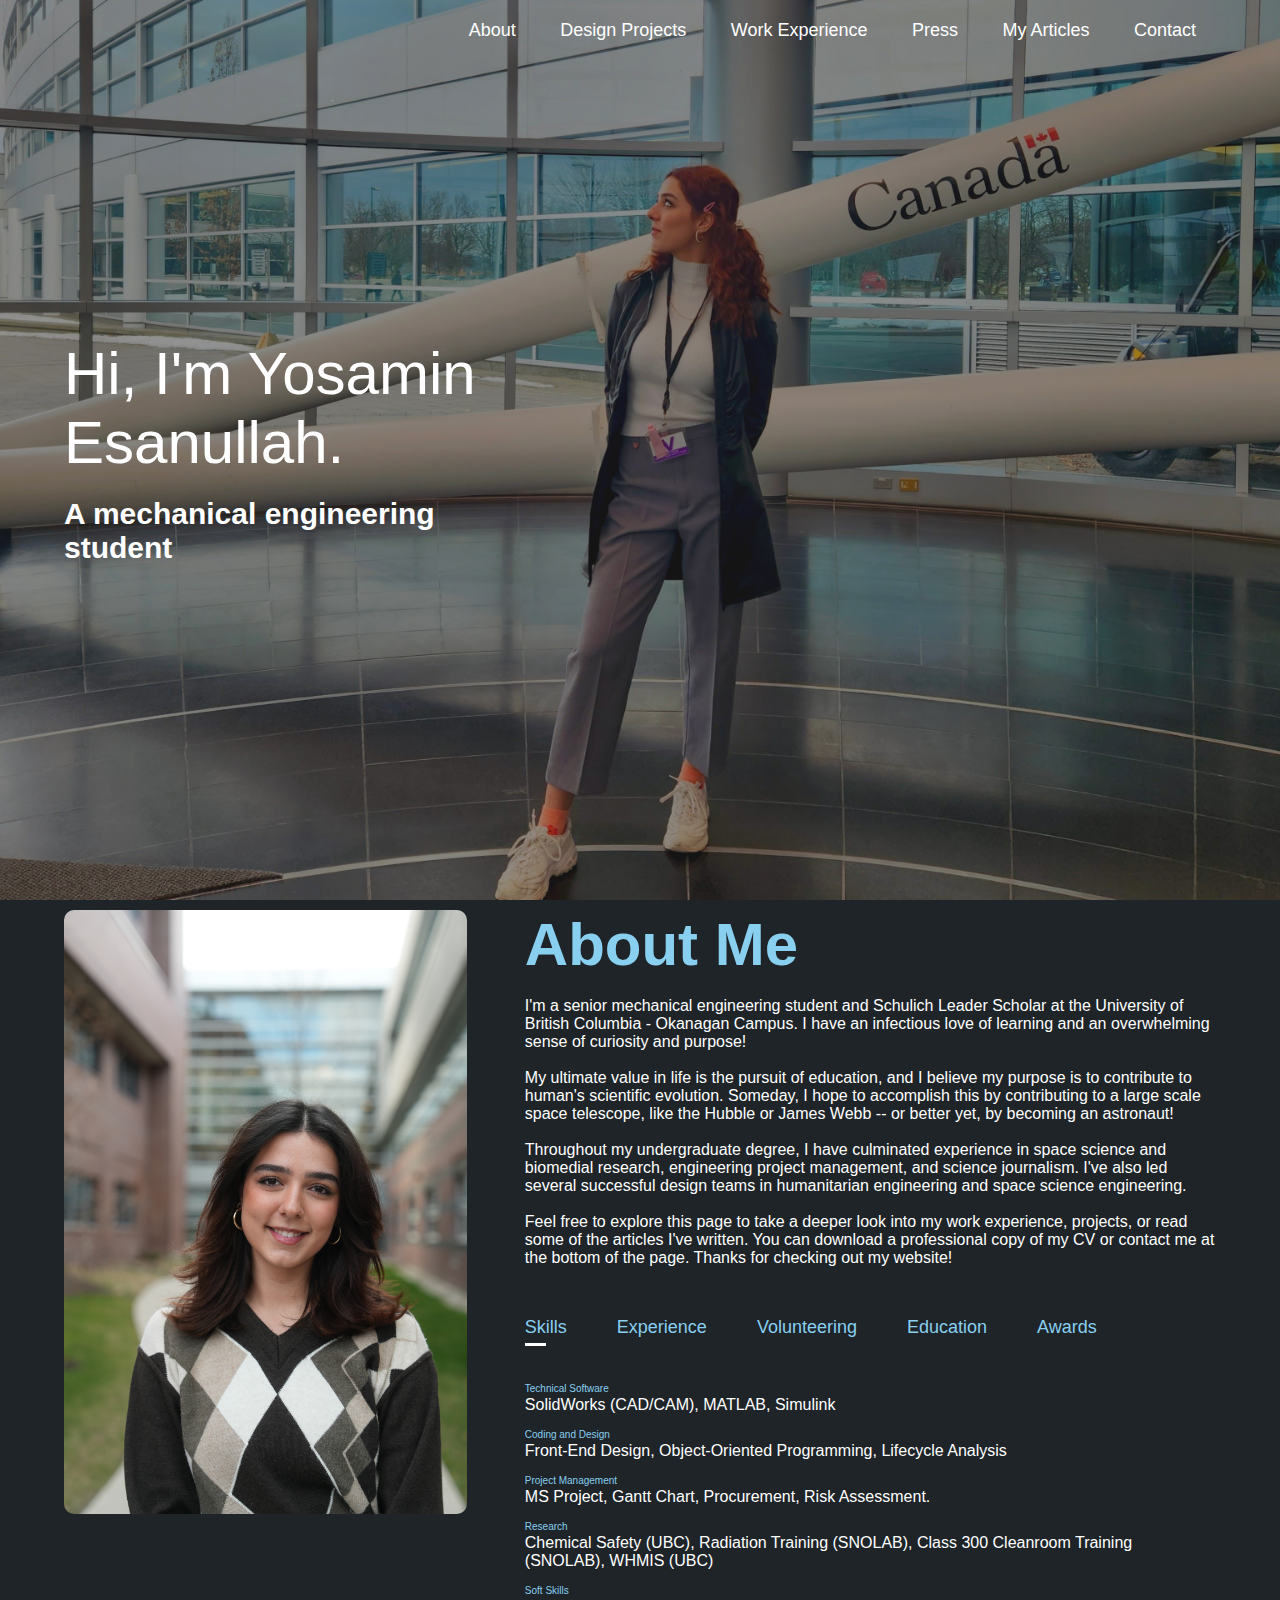
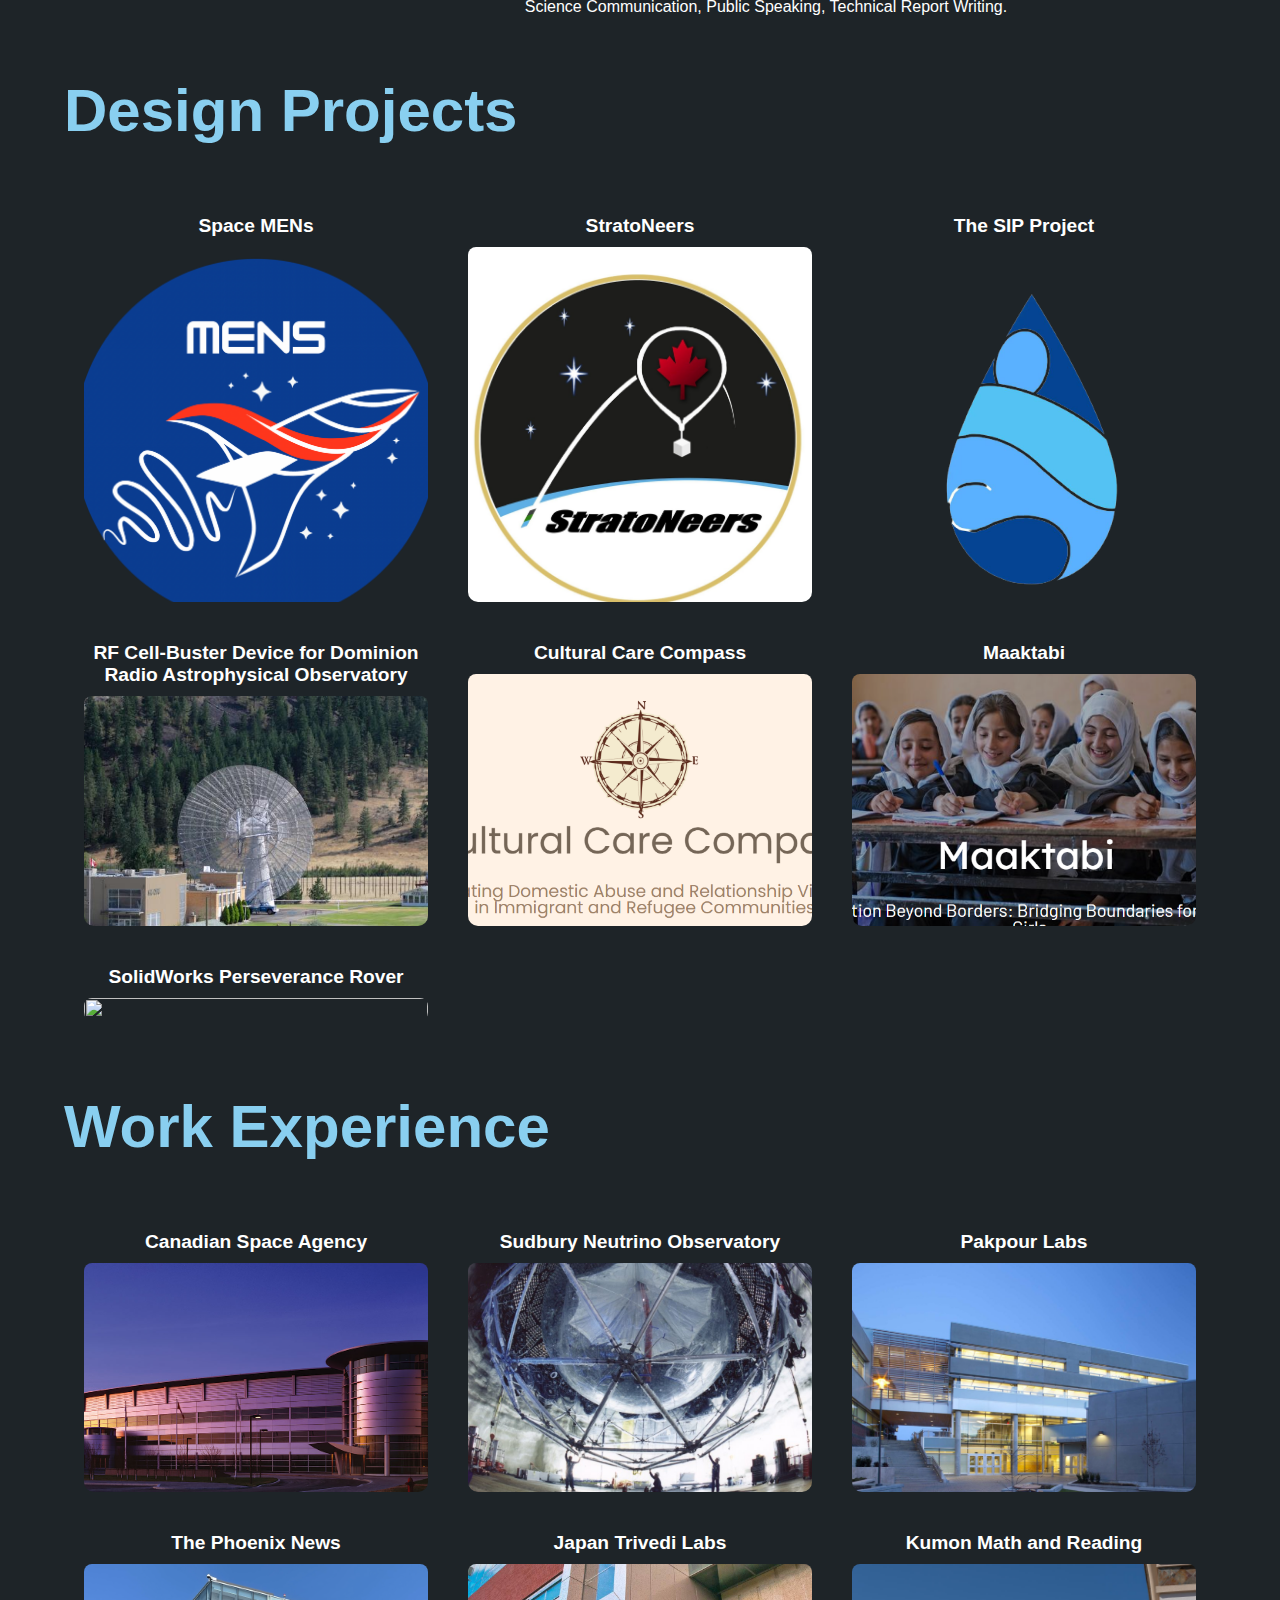
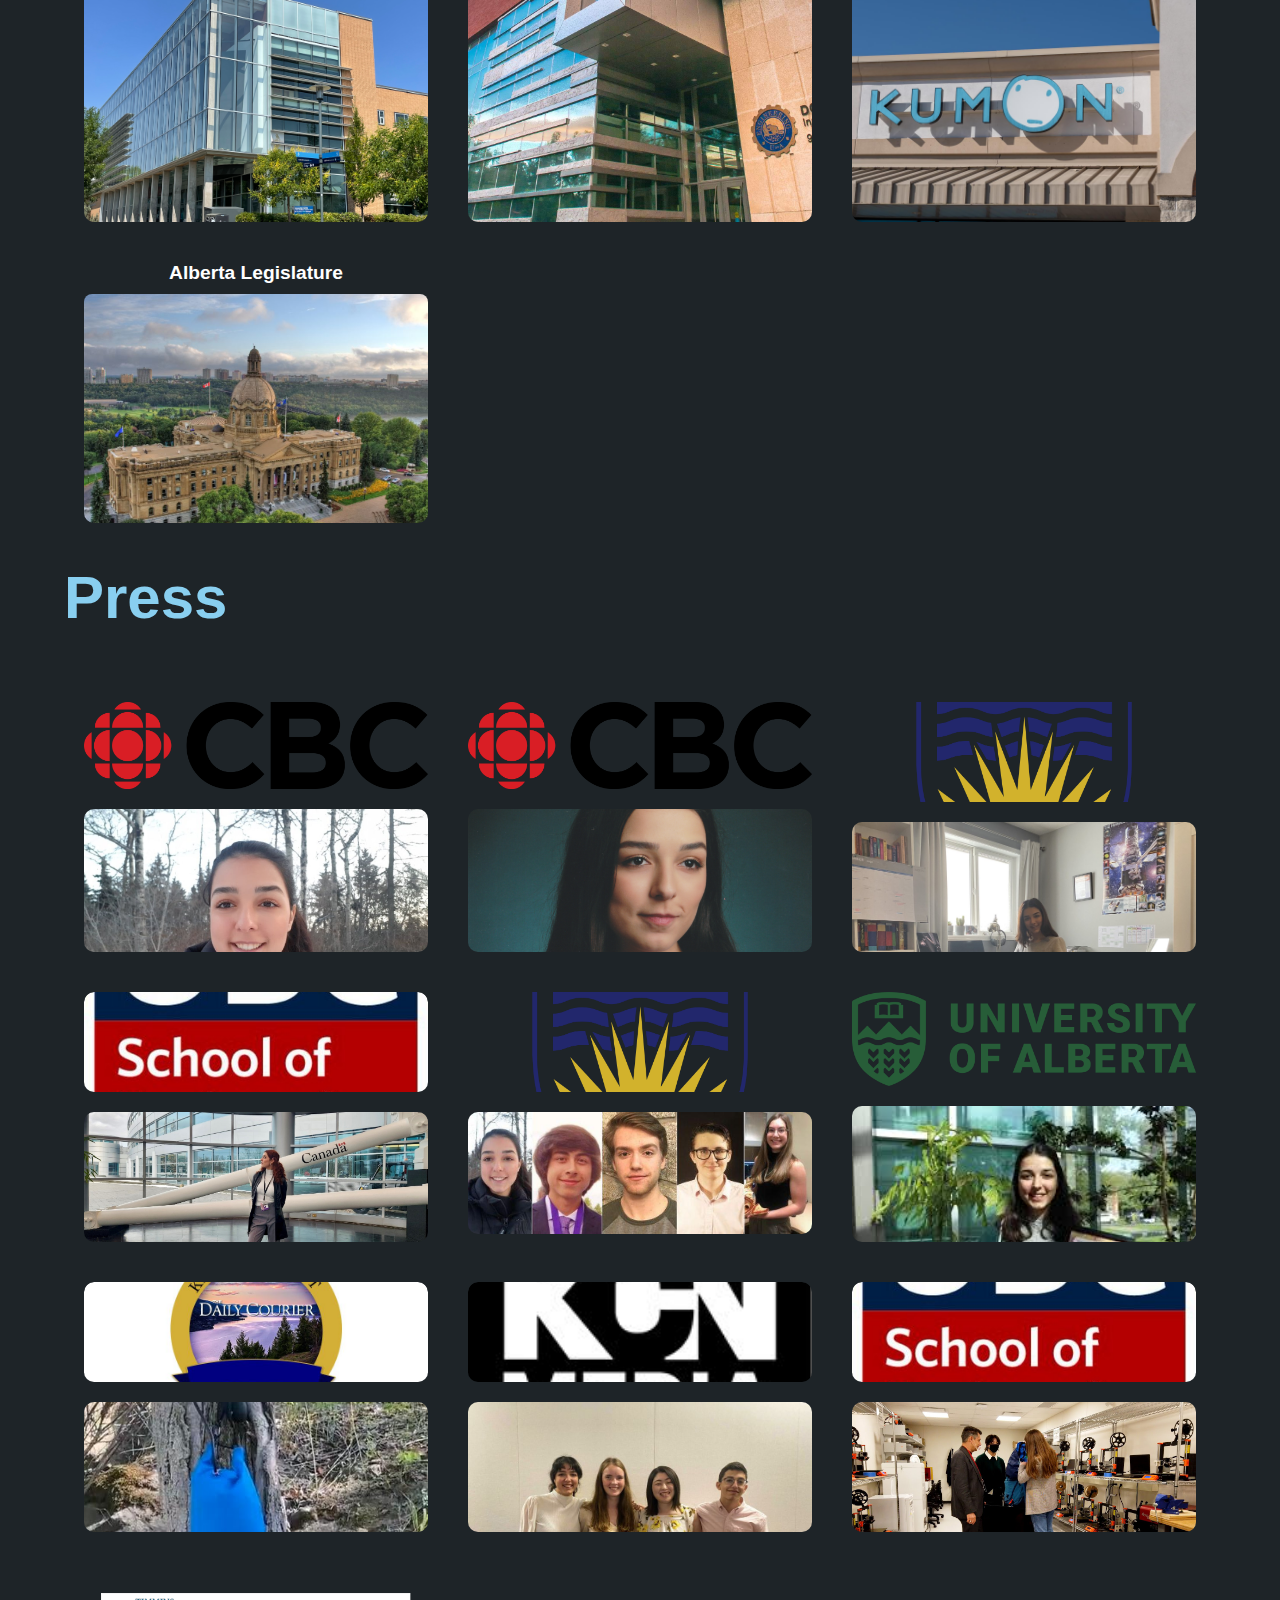
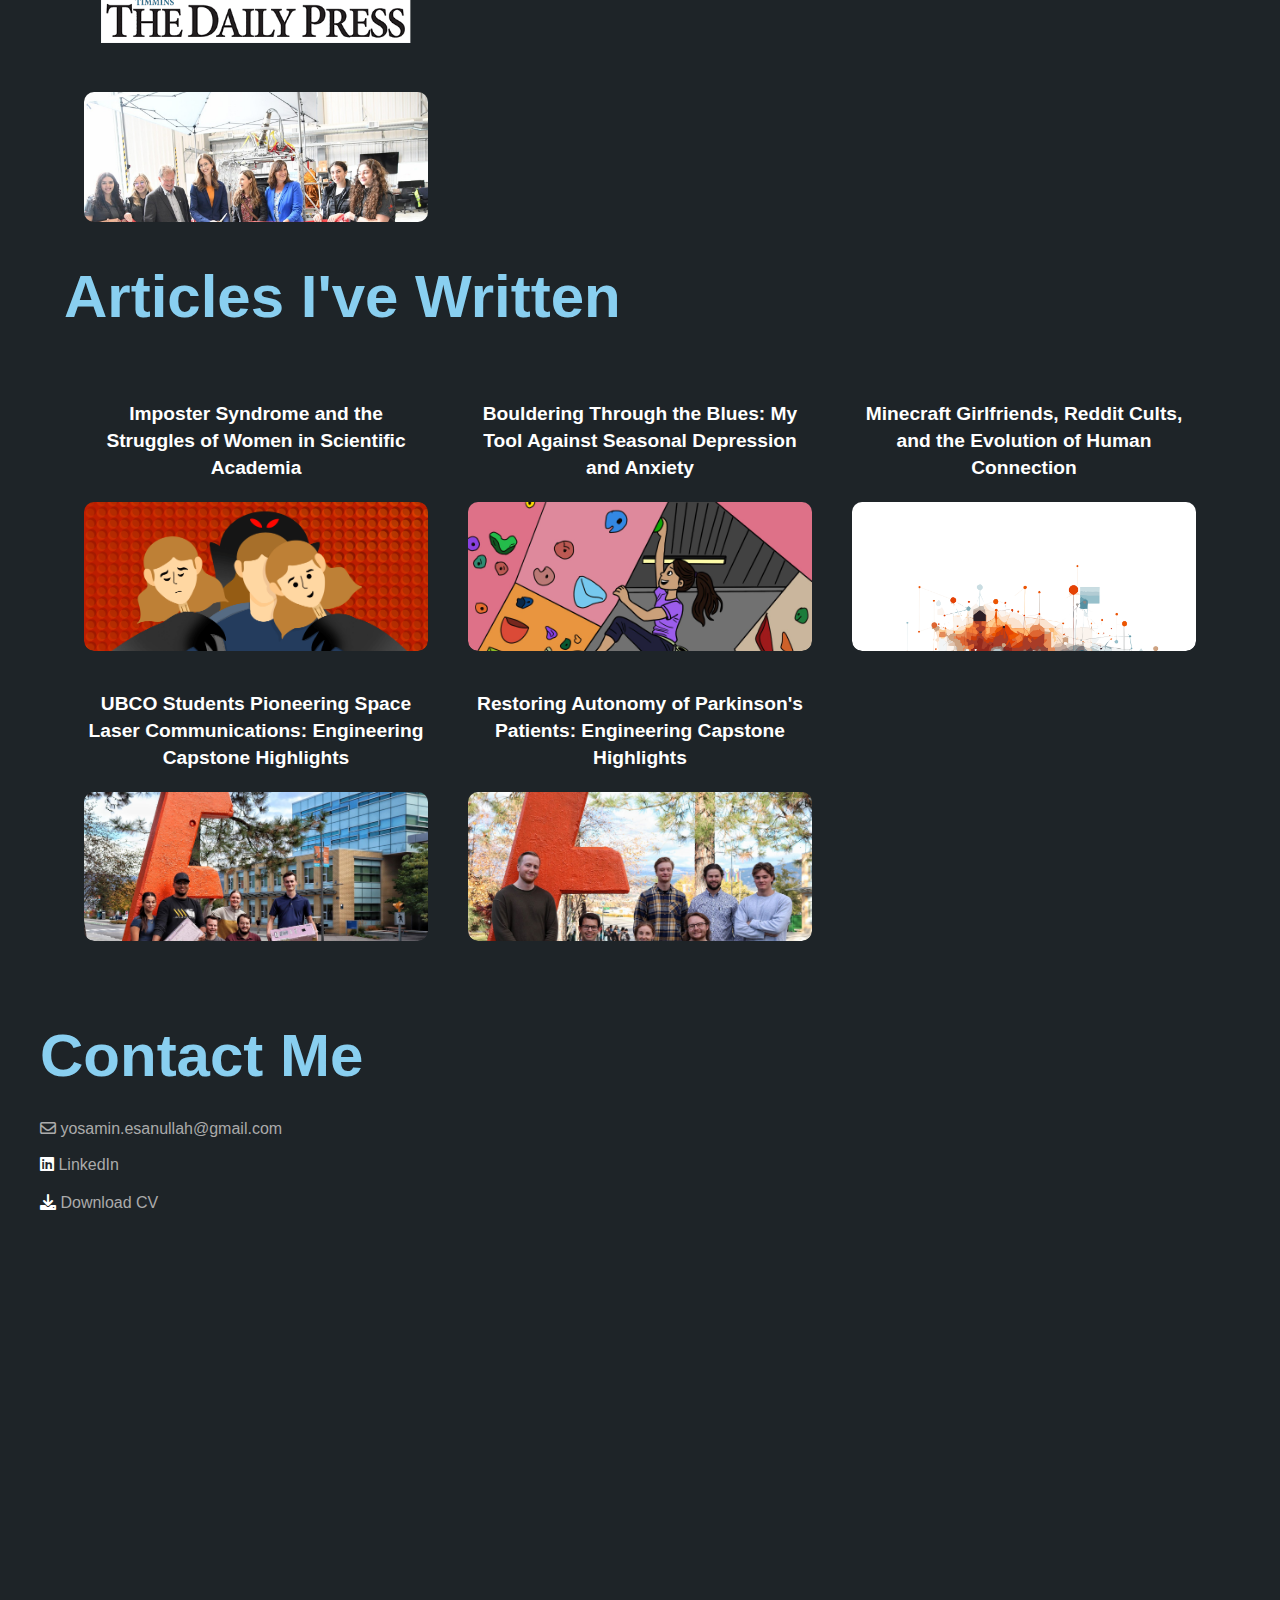
==== index.html @ 33d6dafb "Initial commit" ====
<!DOCTYPE html>
<html lang="en">
    <head>
        <meta charset="UTF-8">
        <meta http-equiv="X-UA-Compatible" content="IE=edge">
        <meta name="viewport" content=""width=device-width, initial-scale="1.0">
        <title>Yosamin Esanullah</title>
        <link rel="stylesheet" href="style.css"> 
        
            <!-- Font Awesome -->
            <link href="https://cdnjs.cloudflare.com/ajax/libs/font-awesome/6.0.0/css/all.min.css" rel="stylesheet">
        
        
    </head>
    <body>

        <div id="header">
            <div class="container">
                <nav>
                <!--<img src="images/Untitled.png" class="logo"> -->
                    <ul id="sidemenu">
                        <li><a href="#About" class"tab-links active-link"> About </a></li>
                        <li><a href="#services">Design Projects   </a></li>
                        <li><a href="#portfolio"> Work Experience</a></li>
                        <li><a href="#press">Press</a></li>
                        <li><a href="#myarticles">My Articles</a></li>
                        <li><a href="#contact">Contact   </a></li>
                        <i class="fa-solid fa-xmark" onclick="closemenu()"></i>
                    </ul>
                    <i class="fa-solid fa-bars" onclick="openmenu"></i>
                </nav>

                <div class="header-text"
                    <p> Hi, I'm  Yosamin <br> Esanullah. </p> 
                    <h2>  A mechanical engineering <br> student </h2>
                </div>
            </div>
        </div>
<!-----------------about-------------------->
<div id = "About">
    <div class="container">
        <div class="row">
            <div class="about-col-1">
                <img src="Images/Headshot.jpg">
            </div>
            <div class="about-col-2">
                <h1 class="sub-title">About Me <br></h1>
                <p>
                    <br>I'm a senior mechanical engineering student and Schulich Leader Scholar at the University of 
                    British Columbia - Okanagan Campus. I have an infectious love of learning and an overwhelming sense of curiosity
                    and purpose!  <br> <br>
                    My ultimate value in life is the pursuit of education, and I believe my purpose is to contribute to human's scientific evolution. 
                    Someday, I hope to accomplish this by contributing to a large scale space telescope, like the Hubble or James Webb -- or better yet, by becoming an astronaut!
                    <br> <br> Throughout my undergraduate degree, I have culminated experience in space science and biomedial
                    research, engineering project management, and science journalism. I've also led several successful design teams
                    in humanitarian engineering and space science engineering. <br> <br>
                    Feel free to explore this page to take a deeper look into my work experience, projects, or read some of the articles I've written. You can download 
                    a professional copy of my CV or contact me at the bottom of the page. 
                    Thanks for checking out my website!
        
                </p>

                <div class="tab-titles">
                    <p class="tab-links active-link" onclick="opentab('skills')">Skills</p>
                    <p class="tab-links" onclick="opentab('experience')">Experience</p>
                    <p class="tab-links" onclick="opentab('volunteering')"">Volunteering</p> 
                    <p class="tab-links" onclick="opentab('education')"">Education</p>  
                    <p class="tab-links" onclick="opentab('awards')"">Awards</p>                

                </div>

                <div class="tab-contents active-tab" id="skills">
                    <ul>
                        <li><span>Technical Software</span><br>SolidWorks (CAD/CAM), MATLAB, Simulink </li>
                        <li><span>Coding and Design</span><br>Front-End Design, Object-Oriented Programming, Lifecycle Analysis</li>
                        <li><span>Project Management</span><br>MS Project, Gantt Chart, Procurement, Risk Assessment. </li>
                        <li><span>Research</span><br> Chemical Safety (UBC), Radiation Training (SNOLAB), Class 300 Cleanroom Training (SNOLAB), WHMIS (UBC) </li>
                        <li><span>Soft Skills</span><br> Science Communication, Public Speaking, Technical Report Writing. </li>
                    </ul>
                </div>

            <div class="tab-contents" id="experience">
                <ul>
                    <li><span>2022 - Current</span><br> Canadian Space Agency (CSA) Engineering Project Management (2 years) </li>
                    <li><span> 2023 - Current </span><br>Phoenix News Science and Technology Writer <br> 
                    <li><span>2022</span><br> SNOLAB Student Researcher, Cryogenic Underground Testing Laboratory for Low-Range Dark Matter Particle Detection </li>
                    <li><span>2020-2022</span><br> Pakpour Labs, Biomedical Microbiome Laboratory for Airborne Microplastics Research </li>
                    <li><span>2019</span><br> Japan Trivedi Petroleum Engineering Laboratory for Surfactant Characterization Study
                    </ul>
        </div>
        <div class="tab-contents" id="volunteering">
            <ul>
                <li><span>2018-2023</span><br> TELUS World of Science, Gallery Interpreter Volunteer for Edmonton Space and Science Center</li>
                <li><span>2021</span><br> Advanced Thermo-Fluidic Laboratory (AFTL) <br> Coding 3DOF Stepper Motors for Automized Injections of Synthetic Kidneys</li>
                <li><span> 2022 </span><br> Kelowna General Hospital, Perinatal Unit Volunteer and Baby Cuddler </li>
                <li><span>2019-2020</span><br> Edmonton Food Bank Volunteer </li>
                <li><span>2017-2018</span><br> Capital Care Senior Center, Edmonton Lynnwood Location </li>
                </ul>
    </div>

        <div class="tab-contents" id="education">
            <ul>
                <li><span>2020-2025 </span><br>University of British Columbia <br> Bachelor of Applied Sciences, Mechanical Engineering, Aerospace Specialty 
                <br> <span>Schulich Leader Scholarship, CAD 100,000</span></li>
                <li><span>2020</span><br>DELF B1 French Speaking Diploma

        
            </ul>
    </div>
    <div class="tab-contents" id="awards">
        <ul>
            <li><span>2024</span><br> First Place, AI For Social Good Hackathon  </li>
            <li><span>2024</span><br> First Place, Girls in Tech (GiT) Hack-Attack Competition </li>
            <li><span> 2021 </span><br> First Place, Western Canada AquaHacking Competition </li>
            <li><span>2020</span><br> Schulich Leader Scholarship, 1 of 50 National Engineering Recipients <br>
            University of British Columbia (CAD 100,000) </li>
            <li><span>2020</span><br> Valedictorian, Jasper Place High School </li>
            <li><span>2020</span><br> Michael A. Strembitsky Award of Excellence Gold Medallion</li>
            <li><span>2020</span><br> Alberta Rutherford Scholarship </li>
            <li><span>2019</span><br> The Spirit of Dr. Armour Award, WISEST Summer Research Program <br>
            University of Alberta</li>


            </ul>
</div>

        </div>
    </div>
</div>
</div>
<!-- -----------------------projects----------------------- -->
<div id="services">
    <div class="container">
        <h1 class="sub-title">Design Projects</h1>
        <div class="services-list">

        <div class="project-item">
            <h2>Space MENs</h2>
            <!-- <a href="projects/space_mens.html"> -->
           <img src="Images/spacemens.png" class="project-image" />
           <div class = "overlay">
            <!-- <a href="projects/space_mens.html"> -->
            <p><a href="projects/space_mens.html">Droplet Dispersion Study for Menstruating Astronauts in Reduced Gravity Flight </a></p>
           </div>
        </div>

        <div class="project-item">    
            <h2>StratoNeers</h2>   
            <img src="Images/stratoneers.jpg" class="project-image"/> 
            <div class="overlay">
                <!-- <a href="projects/space_mens.html"> -->
            <p> <a href="projects/stratoneers.html">Preventing Data Damage from Ionizing Cosmic Radiation Through Hardware Mitigation Techniques </a></p>
            </div>
            </div>

        <div class="project-item">
            <h2>The SIP Project</h2>
             <img src="Images/sip.png" class="project-image" />
             <div class = "overlay">
            <p> <a href="projects/sip.html">Energy-Free gravity filtration backpack social startup for humanitarian disaster response </a> </p> 
        </div>
        </div>

        <div class="project-item">
            <h2>RF Cell-Buster Device for Dominion Radio Astrophysical Observatory</h2>
            <img src="Images/daro.jpg" class="project-image" />
            <div class = "overlay">
            <p> <a href="projects/capstone.html">Fourth-year capstone project to create mobile radio frequency detection device to prevent RF 
                interferance with sensitive telescopes.  </a></p>
        </div>
        </div>

        <div class="project-item">
            <h2>Cultural Care Compass</h2>
            <img src="Images/ccc.png" class="project-image" />
            <div class = "overlay">
            <p> <a href="projects/ccc.html">AI back-end integration software for demographic filtering for social services organizations. </a></p>
        </div>
        </div>

        <div class="project-item">
            <h2>Maaktabi</h2>
            <img src="Images/maak.png" class="project-image" />
            <div class = "overlay">
            <p> <a href="projects/maaktabi.html">Online learning platform for online learning amongst girls in Afghanistan </a> </p>
        </div>
        </div>

        <div class="project-item">
            <h2>SolidWorks Perseverance Rover </h2>
            <img src="Images/pers1.png" class="project-image">
            <div class = "layer">
           <p> <a href="projects/pers.html">Functional 3D computer model for Mars Perseverance Rover </a></p>
        </div>
        </div>
      

        </div>
    </div>


</div>


<!-- -----------------------WORK EXPERIENCE------------------------ -->
<div id="portfolio" > 
    <div class="container">
        <h1 class="sub-title">Work Experience</h1>
        <div class="work-list">
            <div class="project-item">
                <h3>Canadian Space Agency</h3>
                <img src="Images/CSA_headquarters.jpg" class="project-image">
                <div class="overlay">
                    <!-- <h3>Canadian Space Agency</h3> -->
                    <p>Engineering Intern and Deputy Project Manager </p>
                        <br> [2022 - Current]
                
                </div> 


            </div>


            <div class="project-item">
                <h3>Sudbury Neutrino Observatory</h3>
                <img src="Images/SNOLAB_headquarters.jpg" class="project-image"> 
                <div class="overlay">
                <p>Student researcher for low-mass dark matter particle detection at Cryogenic Underground Testing (CUTE) Facility </p>
                    <br> [May 2022 - Aug 2022]
                </div>
            </div>

            <div class="project-item">
                <h3> Pakpour Labs </h3>
                <img src="Images/bmr_headquarters.jpeg" class="project-image"> 
                <div class="overlay" > 
                    <p>Research assistant for airborne Microplastics Research Study </p>
                    <br> [Apr 2021 - Apr 2022]
                </div>
            </div>

            <div class="project-item">
                <h3> The Phoenix News </h3>
                <img src="Images/phoenix_headquarters.jpeg" class="project-image"> 
                <div class="overlay"> 
                    <p>Science and Technology Writer</p>
                        <br> [Mar 2023 - Current] 
                </div>
            </div>

            <div class="project-item">
                <h3> Japan Trivedi Labs </h3>
                <img src="Images/uofa_headquarters.jpeg" class="project-image"> 
                <div class="overlay">
                    <p>Student researcher for zwitterionic surfactant study </p>
                        <br> [Jun 2019 - Aug 2019]
                    
                </div>
            </div>
            <div class="project-item">
                <h3> Kumon Math and Reading </h3>
                <img src="Images/kumon_hq.jpeg" class="project-image"> 
                <div class="overlay">
                    <p> Tutor for youth aged 3-17. </p>
                    <br> [Jan 2023 - April 2023]
                </div>
            </div>

            <div class="project-item">
                <h3>Alberta Legislature</h3>
                <img src="Images/leg_headquarters.jpeg" class="project-image"> 
                <div class="overlay">
                    <p>Page and Ceremonial Support </p>
                        <br> [Sept 2015 - June 2017]
                    
                </div>
            </div>

        </div>
    </div>

</div>
<!-- -------------articles-------------- -->

<div id="press" > 
    <div class="container">
        <h1 class="sub-title">Press</h1>
        <div class="press-list">

            
            <div class="press-item">
                <div class="press-images">
                <!-- <h3> 3 Edmonton students win top scholarship for STEM studies </h3> -->
                <img src="Images/CBC_logo.png" class="logo-img">
                <img src="Images/cbc1.jpeg" class="main-img">
                </div>
                <div class="press-overlay">
                <a href="https://www.cbc.ca/news/canada/edmonton/3-edmonton-students-win-top-scholarship-for-stem-studies-1.5608842" >
                <p> 3 Edmonton students win top scholarship for STEM studies</p>
                </a>
                </div> 
            </div>

            <div class="press-item">
                <div class="press-images">
                <!-- <h3> Meet some valedictorians from the Class of 2020 </h3> -->
                <img src="Images/CBC_logo.png" class="logo-img">
                <img src="Images/Graduation Photo copy.png" class="main-img">
                </div>
                <div class="press-overlay">
                <a href="https://www.cbc.ca/news/canada/edmonton/class-of-2020-edmonton-valedictorians-1.5606563" target="_blank">
                <p>Meet some valedictorians from the Class of 2020</p>
                </a>
                </div> 
            </div>


            <div class="press-item">
                <div class="press-images">
                    <img src="Images/ubcsoe_logo.png" class="logo-img"> 
                    <img src="Images/me_1.jpeg" class="main-img">
                </div>
                <div class="press-overlay" > 
                <a href="https://engineering.ok.ubc.ca/2020/11/10/inside-first-year-first-term-with-schulich-scholar-yosamin-esanullah/" target="_blank">
                <p>Inside first year, first term with Schulich Scholar Yosamin Esanullah </p>
                </a>
                </div>
                <!-- <h3> Inside first year, first term with Schulich Scholar Yosamin Esanullah </h3> -->
                
            </div>

            <div class="press-item">
                <div class="press-images">
                <img src="Images/ubcsoe_logo.jpeg" class="logo-img">
                <img src="Images/me_2.jpeg" class="main-img">
                </div>
                <div class="press-overlay"> 
                <a href="https://engineering.ok.ubc.ca/2024/05/27/student-profile-yosamin-esanullah-basc-mechanical-third-year/">
                <p> Student Profile - Yosamin Esanullah (BASc, Mechanical, Third-Year)</p>
                </a>
                </div>
            </div>

            <div class="press-item">
                <div class="press-images">
                <img src="Images/ubcsoe_logo.png" class="logo-img">
                <img src="Images/schulichs.jpeg" class="main-img">
                </div>
                <div class="press-overlay"> 
                <a href="https://apsc.ubc.ca/news/2020/five-schulich-leaders-to-join-ubc-engineering">
                <p> Five Schulich Leaders to join UBC Engineering</p>
                </a>
                </div>
            </div>

            <div class="press-item">
                <div class="press-images">
                <!-- <h3> The Spirit of Dr. Armour Award</h3> -->
                <img src="Images/uofa_logo.png" class="logo-img" > 
                <img src="Images/me_4.jpeg" class="main-img">
                </div>
                <div class="press-overlay">
                <a href="https://www.ualberta.ca/en/women-in-scholarship-engineering-science-technology/about/spirit-of-dr-armour-award.html">
                <p> The Spirit of Dr. Armour Award</p>
                </a>
                </div>
            </div>

            <div class="press-item">
                <div class="press-images">
                <!-- <h3> Kelowna students' backpack-sized water filtration unit wins $20K prize </h3> -->
                <img src="Images/tdc_logo.jpeg" class="logo-img">
                <img src="Images/kdc_pic.jpg" class="main-img"> 
                </div>
                <div class="press-overlay" >
                    
                <a href="https://www.kelownadailycourier.ca/news/article_d15e688e-1684-11ec-9f42-53d83cba9e43.html">
                <p> Kelowna students' backpack-sized water filtration unit wins $20K prize </p>
                </a>
                </div>
            </div>

            <div class="press-item">
                <div class="press-images">
                <!-- <h3>Kelowna presence among Aquahacking Challenge finalists</h3> -->
                <img src="Images/kcn_logo.jpeg"  class="logo-img">
                <img src="Images/teamsip.jpeg" class="main-img">
                </div>
                <div class="press-overlay"">
                    <a href="https://www.google.com/search?client=safari&rls=en&q=elowna+presence+among+Aquahacking+Challenge+finalis&ie=UTF-8&oe=UTF-8">
                    <p> Kelowna presence among Aquahacking Challenge finalists</p>     
                    </a>               
                </div>
            </div>

            <div class="press-item">
                <div class="press-images">
                <!-- <h3>IEI Fund Recipient Team SIP</h3> -->
                <img src="Images/ubcsoe_logo.jpeg" class="logo-img">
                <img src="Images/maxresdefault.jpeg" class="main-img">
                </div> 
                <div class="press-overlay">
                    <a href="https://www.google.com/url?sa=t&source=web&rct=j&opi=89978449&url=https://www.youtube.com/watch%3Fv%3Dq0MQjiFanLI&ved=2ahUKEwihrNrevemJAxUCHzQIHb25IIcQtwJ6BAgPEAI&usg=AOvVaw3Dki70mHRypDs1MQ9TNwmy">
                    <p>IEI Fund Recipient Team SIP</p>
                    </a>
                </div>
            </div>

            <div class="press-item">
                <div class="press-images">
                <!-- <h3>New payload integration hall officially opens at stratospheric balloon base</h3> -->
                <img src="Images/timmins_logo.png" class="logo-img">
                <img src="Images/timmins.jpeg" class =main-img>
                </div>
                <div class="press-overlay">
                    <p>New payload integration hall officially opens at stratospheric balloon base</p>                    
                </div>
            </div>

        </div>
    </div>

</div>

<!-- ----------------articles I've written---------------- -->
<div id="myarticles">
    <div class="container">
        <h1 class="sub-title"> Articles I've Written</h1>
        <div class="press-list">

            <div class="project-item">
                <div class="press-item">
                    <h2> Imposter Syndrome and the Struggles of Women in Scientific Academia</h1>
                    <img src="Images/imposter.png">
                    <div class="press-overlay">
                        <a href="https://www.thephoenixnews.com/posts/imposter-syndrome-and-the-struggles-of-women-in-scientific-academia">
                            <p>
                                I explore how long-standing systemic inequalities contribute to shaping the expectations 
                                that women face in male-dominated fields, with anonymous student submissions from my university.
                            </p>
                        </a>
                    </div>
                </div>
            </div>

            <div class="project-item">
                <div class="press-item">
                    <h2> Bouldering Through the Blues: My Tool Against Seasonal Depression and Anxiety </h1>
                    <img src="Images/climbing.jpeg">
                    <div class="press-overlay">
                        <a href="https://www.thephoenixnews.com/posts/bouldering-through-the-blues-my-tool-against-seasonal-depression-and-anxiety">
                            <p>
                                This past year, I've found climbing to be a great tool to manage my stress. After doing some research, 
                                I found out that it was due to the power of setting small, achievable goals, building mental stamina, and socialization
                                 through climbing. 
                            </p>
                        </a>
                    </div>
                </div>
            </div>

            <div class="project-item">
                <div class="press-item">
                    <h2> Minecraft Girlfriends, Reddit Cults, and the Evolution of Human Connection </h1>
                    <img src="Images/minecraft.png">
                    <div class="press-overlay">
                        <a href="https://www.thephoenixnews.com/posts/minecraft-girlfriends-reddit-cults-and-the-evolution-of-human-connection">
                            <p>
                                This article explores some thoughts I've had about how the evolutionary social behaviors humans 
                                have developed translate into the age of the Internet. It discusses physical and digital ostracism, digital romance, and 
                                extremism bred online. 
                            </p>
                        </a>
                    </div>
                </div>
            </div>

            <div class="project-item">
                <div class="press-item">
                    <h2> UBCO Students Pioneering Space Laser Communications: Engineering Capstone Highlights </h1>
                    <img src="Images/capstone1.jpeg">
                    
                    <div class="press-overlay">
                        <a href="https://www.thephoenixnews.com/posts/ubco-students-pioneering-space-laser-communications-engineering-capstone-highlights">
                            <p>
                                This is the first article of a multi-part series where I highlight my peers' in their capstone projects! This project in particular
                                 was born from StratoNeers, a design group I started and captained in my second year. 
                            </p>
                        </a>
                    </div>
                </div>
            </div>

            <div class="project-item">
                <div class="press-item">
                    <h2> Restoring Autonomy of Parkinson's Patients: Engineering Capstone Highlights </h1>
                    <img src="Images/capstone2.jpeg">
                    <div class="press-overlay">
                        <a href="https://www.thephoenixnews.com/posts/restoring-autonomy-of-parkinsons-patients-engineering-capstone-highlights">
                            <p>
                                This is the second article of a multi-part series where I highlight interesting research done by my peers in their capstone projects. This team 
                                is developing an attenuator to monitor the progress of Parkinson's tremors. 
                            </p>
                        </a>
                    </div>
                </div>
            </div>

        </div>

    </div>

</div>


<!-- -------------------contact--------------- -->
<div id="contact">
        <div class="contain">
            <div class="row">
                <div class="contact-left">
                    <h1 class="sub-title"> Contact Me </h1>
                    <!-- <i class="fa-regular fa-envelope"></i> -->
                    <p><a href="mailto:yosamin.esanullah@gmail.com"> <i class="fa-regular fa-envelope"></i> yosamin.esanullah@gmail.com</a></p> <br>

                    <!-- <p>                     <i class="fa-regular fa-envelope"></i> -->
                        <!-- yosamin.esanullah@gmail.com </p>  <br> -->
                    <i class="fa-brands fa-linkedin"></i>
                   <a href="https://www.linkedin.com/in/yosamin-esanullah-536ba01a8/">LinkedIn </a> <br>
                   <i class="fa-solid fa-download"></i>
                    <a href="Images/Yosamin-Esanullah-CV.pdf" download class="btn btn2">Download CV</a>
                    </div>
                <div class="contact-right">
                    <div id="contact">
                        <div class="container">
                            <!-- <h1 class="sub-title"> Contact Me</h1> -->
                            <iframe src="https://docs.google.com/forms/d/e/1FAIpQLScBuxx1CrymEjDxE2n2i7NMnnY0hpjxOV6OmIDnXg7upUbxOQ/viewform?embedded=true" 
                            width="100%" 
                            height="600" 
                            frameborder="0" 
                            marginheight="0" 
                            marginwidth="0">Loading…</iframe>  
                        </div>
                    </div>
                    <!-- <form name="submit-to-google-sheet">
                        <label for="name">Your Name</label>
                        <input type="text" id="name" name="name" placeholder="Your Name" required>

                        <label for="email">Your Email</label>
                        <input type="email" id="email" name="email" placeholder="Your Email" required>

                        <label for="message">Your Message</label>
                        <textarea id="message" name="message" rows="6" placeholder="Your Message"></textarea>
                        <button type="submit" class="btn btn2"> Submit </button>
                    </form> -->
                    <span id="msg"></span>
                </div>
            </div>
        </div>


</div>


<script>
    var tablinks = document.getElementsByClassName("tab-links"); 
    var tabcontents = document.getElementsByClassName("tab-contents"); 
    function opentab(tabname){
        for(tablink of tablinks){ 
            tablink.classList.remove("active-link");
        }
        for(tabcontent of tabcontents){ 
            tabcontent.classList.remove("active-tab");
        }
        event.currentTarget.classList.add("active-link"); 
        document.getElementById(tabname).classList.add("active-tab"); 
    }

</script>

<script>

    var sidemenu = document.getElementbyId("sidemenu")

    function openmenu()  { 
        sidemenu.style.right = "0"; 

    }

    function closemenu() { 
        sidemenu.style.right = "-200px"; 

    }

</script>

<script>
    const scriptURL = "https://script.google.com/macros/s/AKfycbzdsvQy4FmxJrgR1M7k4tqZuDhPnllJQLNnUbk0G3ZmaTdM8EPkzQv7XPmtiYTHcgjd/exec"
    const form = document.forms['submit-to-google-sheet']
    const msg= document.getElementbyId("msg")
  
    form.addEventListener('submit', e => {
      e.preventDefault()
      fetch(scriptURL, { method: 'POST', body: new FormData(form)})
        .then(response => { 
            msg.innerHTML = "Message sent successfully";
            setTimeout(() => (msg.innerHTML = ""), 5000);
      form.reset();
        })
        .catch(error => console.error('Error!', error.message);
        msg.innerHTML = "An error occurred. Please try again.";
    });
  </script>

    </body>

</html>
---- style.css ----
*{ 
    margin: 0; 
    padding: 0; 
    /* font-family:'Andale mono', monospace;  */
    font-family: 'Trebuchet MS', 'Lucida Sans Unicode', 'Lucida Grande', 'Lucida Sans', Arial, sans-serif;
    box-sizing: border-box;
}

html{ 
    scroll-behavior: smooth; 
}

body{ 
    background: #1e2428 ; 
    color: #fff;
}

#header{ 
    width: 100%; 
    height: 100vh; 
    background-image: url("Images/background.png"); 
    background-size: cover; 
    background-position: center; 
}

.container{
    padding: 10px 5%; 

}

nav{
    display: flex;
    align-items: normal; 
    justify-content: right; 
    flex-wrap: wrap; 
}

.logo{ 
    width: 200px; 
}

nav ul li{ 
    display: inline-block; 
    list-style: none; 
    margin: 10px 20px; 
}

nav ul li a{ 
    color: #fff; 
    text-decoration: none; 
    font-size: 18px; 
    position: relative; 
}

nav ul li a::after{ 
    content: ''; 
    width: 0; 
    height: 3px; 
    background: #89cff0;
    position: absolute; 
    left: 0; 
    bottom: -6px; 
    transition: 0.5s; 
}

nav ul li a:hover::after{ 
    width: 100%;
}

.header-text { 
    margin-top: 25%; 
    font-size: 60px;
     
}

.header-text span{ 
    color: #89cff0;
}
.header-text h2{ 
    font-size: 30px; 
margin-top: 20px; 
}

/* ----------------about-------- */
#about{ 
    padding: 90px 0; 
    color: #ababab; 
     

}

.row{ 
    display: flex; 
    justify-content: space-between; 
    flex-wrap: wrap; 
}

.about-col-1{
    flex-basis: 35%; 

}
.about-col-1 img{ 
    width: 100%; 
    border-radius:10px;
}

.about-col-2{ 
    flex-basis: 60%; 

}

.sub-title{
    font-size: 60px; 
    font-weight: 600; 
    color: #89cff0; 
}

.tab-titles{ 
    display: flex; 
    margin: 50px 0 40px;
    padding: 0px; 
    color: #89cff0;
}

.tab-links{ 
    margin-right: 50px; 
    font-size: 18px; 
    font-weight: 500; 
    cursor: pointer; 
    position: relative; 
}

.tab-links::after{ 
    content: '' ; 
    width: 0; 
    height: 3px; 
    background: #fff; 
    position: absolute; 
    left: 0; 
    bottom: -8px; 
    transition: 0.5s; 
}

.tab-links.active-link::after{ 
    width: 50%; 
}

.tab-contents ul li{
    list-style: none; 
    margin: 10px 0; 


}

.tab-contents ul li span{ 
    color: #89cff0; 
    font-size: 10px; 
}

.tab-contents{ 
    display: none; 
}

.tab-contents.active-tab{
    display: block; 
}
/* -------------------technical projects---------------- */

#services{ 
    padding: 30px 0; 
 
}

.services-list{ 
    display: grid; 
    grid-template-columns: repeat(auto-fit, minmax(250px, 1fr));
    grid-gap: 40px; 
    margin-top: 50px;
    padding: 20px;  
}

.services-list div{ 
    transition: background 0.5s, transform 0.5s;
}

.services-list div:hover { 
    transform: translateY(-10px); 
}

.project-item { 
    position: relative; 
    overflow: hidden; 
    border-radius: 10px; 
    width: 100%; 
    cursor: pointer; 
    box-sizing: border-box;
}

.project-item h2 {
    position: relative; 
    margin-bottom: 10px; 
    text-align: center; 
    font-size: 1.2rem; 
    color: #fff; 
    z-index: 2; 
}

.project-image { 
    width: 100%;
    height: 100%; 
    object-fit: contain; 
    display: block; 
    transition: transform 0.5s ease-in-out; 
    border-radius: 10px; 

}

a {
    color: inherit; /* This will inherit the color of the parent element */
    text-decoration: none; /* Removes underline if desired */
}

a:visited {
    color: inherit; /* Ensures visited links have the same color */
}

a:hover {
    color: #89cff0; /* Optional: Add hover color for better user experience */
    /* text-decoration: underline; Optional: Add underline on hover */
}




.project-image, .overlay { 
    border-radius: 10px; 
}

.overlay { 
    position: absolute; 
    top: 0; 
    left: 0; 
    width: 100%; 
    height: 100%; 
    background-color: rgba(0,0,0,0.8); 
    display: flex; 
    flex-direction: column;
    align-items: center;
    justify-content: flex-start;
    padding: 20px; 
    box-sizing: border-box;
    border-radius: 10px;
    opacity: 0; 
    transition: opacity 0.5s ease-in-out; 
    overflow-y: auto; 
    scrollbar-width: thin; 
    z-index: 1; 

}

.overlay h2, .overlay p { 
    color: white; 
    text-align: center; 
    margin: 10px 0;
    word-wrap: break-word; 
}
.overlay h2 { 
    font-size: 1.5rem; 
    font-weight: bold; 
}

.overlay p { 
    font-size: 1rem; 
    line-height: 1.5; 

}

.project-item:hover .project-image { 
    transform: scale(1.1); 
    transition: background 0.5s, transform 0.5s;
    transform: translateY(-10px); 

}


.project-item:hover .overlay { 
    opacity: 1; 
    display: flex; 
    justify-content: center; 
    align-items: center; 
    transform: translateY(0px); 

}

.project item, .overlay, .project-image { 
    box-sizing: border-box;
}


/* ---------work experience--------- */


/* Keep in mind that the class names for some sections are the same, so it will 
automatically adjust the features under #services as it does for #portfolio. 
I am lazy so I won't fix that.  */

#portfolio{ 
    padding: 50px, 0; 
}

.work-list{ 
    display: grid; 
    grid-template-columns: repeat(auto-fit, minmax(250px, 1fr));
    grid-gap: 40px; 
    margin-top: 50px;
    padding: 20px;  
}

.work-list div{ 
    transition: background 0.5s, transform 0.5s;
}

.work-list div:hover { 
    transform: translateY(-10px); 
}

.project-item { 
    position: relative; 
    overflow: hidden; 
    border-radius: 10px; 
    width: 100%; 
    height: auto; 
    cursor: pointer; 
    box-sizing: border-box;
}

.project-item h3 { 
    position: relative; 
    margin-bottom: 10px; 
    text-align: center; 
    font-size: 1.2rem; 
    z-index: 2;
    color: #fff; 
}

.project-image { 
    width: 100%;
    height: 100%; 
    object-fit: cover; 
    display: block; 
    transition: transform 0.5s ease-in-out; 
    border-radius: 8px; 

}

.overlay { 
    position: absolute; 
    top: 0; 
    left: 0; 
    width: 100%; 
    height: 100%; 
    /* background: linear-gradient(rgba(0,0,0,0.5), #1e2428;  */
    background-color: rgba(0,0,0,0.8); 
    display: flex; 
    flex-direction: column;
    align-items: center;
    justify-content: flex-start;
    padding: 20px; 
    box-sizing: border-box;
    opacity: 0; 
    transition: opacity 0.5s ease-in-out; 
    overflow-y: auto; 
    scrollbar-width: thin; 
    z-index: 1; 

}

.overlay h2, .overlay p { 
    color: white; 
    text-align: center; 
    margin: 10px 0;
    word-wrap: break-word; 
}
.overlay h2 { 
    font-size: 1.5rem; 
    font-weight: bold; 
}

.overlay p { 
    font-size: 1rem; 
    line-height: 1.5; 

}

.project-item:hover .project-image { 
    transform: scale(1.1) translateY(-10px); 
    transition: background 0.5s, transform 0.5s;
    /* transform: translateY(-10px);  */

}


.project-item:hover .overlay { 
    opacity: 1; 
    display: flex; 
    justify-content: center; 
    align-items: center; 
    transform: translateY(0px); 

}

.layer { 
    width: 100%; 
    height: 0; 
    background: linear-gradient(rgba(0,0,0,0.5), #1e2428); 
    border-radius: 10px;
    position: absolute; 
    left: 0; 
    bottom: 0; 
    overflow: hidden; 
    display: flex;
    align-items: center; 
    justify-content: center;
    flex-direction: column;
    padding: 0 40px; 
    text-align: center; 
    font-size: 14px;
    transition: height 0.5s;
}

.project-item:hover .layer{ 
    height: 100%;
    transform: translateY(0px); 
}

.layer p { 
    font-size: 1rem; 
    line-height: 1.5; 

}

/* -----------press----------- */
#articles {
    padding: 50px 20px; 
    background: #1e2428; 
    color: #fff;}

.press-list { 
    display: grid; 
    grid-template-columns: repeat(auto-fit, minmax(250px, 1fr)); 
    gap: 40px; 
    margin-top: 50px; 
    padding: 20px; 
}

.press-item { 
    position: relative; 
    overflow: hidden; 
    border-radius: 10px; 
    transition: transform 0.3s ease-in-out; 
    cursor: pointer; 
    box-sizing: border-box;
    height: 250px;

}

.press-item img{ 
    width: 100%; 
    height: auto; 
    object-fit: cover;
    border-radius: 10px;
    margin-bottom: 10px;
    display: block;
    transition: transform 0.5s ease-in-out;

}

.press-item h2 { 
    position: relative; 
    z-index: 2; 
    margin-bottom: 20px; 
    text-align: center; 
    line-height: 1.4;
}

.press-item:hover img{ 
    transform: scale(1.1); 
}

.press-images { 
    display: flex;
    flex-direction: column; /* Stack the images vertically */
    align-items: center;
    gap: 10px; /* Add some spacing between the images */
    border-radius: 10px;
    box-sizing: border-box;
}

.logo-img { 
    width: 50%; /* Smaller size for the logo */
    max-height: 100px; /* Limit the height of the logo */
    object-fit: contain; /* Ensure the logo fits well without cropping */
    border-radius: 5px; /* Optional: add rounded corners */
}

.main-img {
    width: 100%; /* Take up the full width of the container */
    max-height: 250px; /* Limit the height */
    object-fit: cover; /* Adjust the image to fit the container */
    border-radius: 10px; /* Optional: add rounded corners */
}

.press-item a { 
    text-decoration: none; 
    color: inherit; 
    display: block; 
}


.press-overlay { 
    position: absolute; 
    top: 0; 
    left: 0; 
    width: 100%; 
    height: 100%; 
    background: rgba(0,0,0,0.7); 
    display: flex; 
    flex-direction: column; 
    align-items: center; 
    justify-content: flex-end; 
    opacity: 0; 
    transition: opacity 0.3s ease-in-out; 
    padding: 20px; 
    text-align: center; 
    border-radius: 10px;
    z-index: 1;
}

.press-item:hover .press-overlay { 
    opacity: 1; 
}

.press-overlay h3 { 
    font-size: 1.2rem; 
    margin-bottom: 10px; 
    color: #fff; 
}

.press-overlay p{ 
    font-size: 0.9rem; 
    line-height: 1.4; 
    color: #fff; 
}

.press-item img { 
    border-radius: 10px;
}

/* -------contact----------- */

#contact { 
    background: #1e2428; 
    padding: 50px 20px; 
    color: #fff; 
}

.contain { 
    max-width: 1200px; 
    margin: auto; 
}

.row { 
    display: flex; 
    flex-wrap: wrap; 
    justify-content: space-between; 
    align-items:flex-start;
    gap: 20px; 
}

.contact-left{ 
    /* flex-basis: 35%; */
    flex: 1; 
    max-width: 40%;
}

.contact-right{
    flex: 1; 
    /* flex-basis: 60%; */
    max-width: 55%;
    /* margin-bottom: 20px;  */
    margin-top: -30px;
}

.contact-left p{ 
    margin-top: 30px; 
    color: #ababab; 

}


.contact-left a{ 
    text-decoration: none; 
    font-size: 1rem; 
    margin-bottom: 20px;
    color: #ababab;
    display: inline-block; 
    transition: transform 0.3s, color 0.3s;  
}

.contact-left a:last-child { 
    margin-bottom:0; 
}
.contact-left a:hover{
    color: #fff; 
    transform: translateY(-5px);
}

/* .btn.btn2{
    display: inline-block; 
    background: #ff004f; 
} */

.contact-right form{ 
    width: 100%; 
}

.contact-right form{ 
    display: flex; 
    flex-direction: column; 
    gap: 15px; 
}

form label { 
    font-size: 1rem; 
    margin-bottom: 5px; 
    color: #ababab; 
}


form input, form textarea{ 
    width: 100%; 
    border: 1px solid#444; 
    background: #262626; 
    padding: 15px; 
    color: #fff; 
    font-size: 1rem; 
    border-radius: 6px; 
    transition: border-color 0.3s, box-shadow 0.3s; 

}
form input:focus,
form textarea:focus { 
    border-color: #fff; 
    box-shadow: 0 0 5px rgba(255, 0, 79, 0.5); 
}

form button { 
    display: inline-block; 
    background: #262626; 
    color: #fff; 
    padding: 12px 20px; 
    font-size: 1rem; 
    border: none; 
    border-radius: 6px; 
    cursor: pointer; 
    transition: background 0.3s;
}

form button:hover { 
    background: #1e2428; 
}

@media (max-width: 768px) { 
    .row { 
        flex-direction: column;
    }
    .contact-left, .contact-right { 
        flex-basis: 100%; 
    }
}


/* --------------css for small screen------------- */
nav .fa-solid { 
    display: none; 
}

@media only screen and (max-width: 600px) { 
    .header-text{ 
        margin-top: 100%; 
        font-size: 16px; 
    }

    .header-text h1{ 
        font-size: 30px; 
    }

    nav .fa-solid{ 
        display: block; 
        font-size: 25px;
    }

    nav ul{ 
        background: #1e2428; 
        position: fixed; 
        top: 0; 
        right: -200; 
        width: 200px; 
        height: 100vh; 
        padding-top: 50px; 
        z-index: 2; 
        transition: right 0.5s;

    }
    nav ul li{ 
        display: block;
        margin: 25px; 

    }

    nav ul .fa-solid{ 
        position: absolute; 
        top: 25px; 
        left: 25px; 
        cursor: pointer; 
    }

    .sub-title { 
        font-size: 20px;
    }

    .about-col-1, .about-col-2 { 
        flex-basis: 100%;
    }

    .about-col-1 { 
        margin-bottom: 30px; 
    }

    .about-col-2 { 
        font-size: 14px; 
    }

    .tab-links { 
        font-size: 16px; 
        margin-right: 20px; 
    }

    .contact-left, .contact-right { 
        flex-basis: 100%;
    }
    


}

#msg{ 
    color: #fff; 
    margin-top: -20px; 
    display: block; 
}
}

iframe { 
    border: none; 
    margin: 20px auto; 
    display: block; 
}


/* ----------space mens page----------- */


.breadcrumb {
    display: flex;
    align-items: center;
    gap: 5px;
    font-size: 1rem;
    padding: 10px 20px;
    background-color: #1e2428; /* Match the background */
    color: #ababab; /* Neutral text color */
}

.breadcrumb a {
    color: #89cff0; /* Match your link color */
    text-decoration: none;
    font-weight: bold;
    transition: color 0.3s ease;
}

.breadcrumb a:hover {
    color: #fff; /* Highlight on hover */
}

.breadcrumb > :not(:last-child)::after {
    content: '>'; /* Separator */
    margin-left: 5px;
    margin-right: 5px;
    color: #ababab; /* Neutral separator color */
}


.project-logo img { 
    width: 50%; 
    max-width: 300px; 
    height: auto; 
    margin: 20px auto; 
    display: block; 
    justify-items: center; 
    display: block; 
    border-radius: 10px;
}


.project-title h1{ 
    font-size: 2.5rem; 
    margin: 20px 0; 
    color: #89cff0; 
    text-align: center;
}

.project-title h2{ 
    font-size: 1.5rem; 
    margin: 20px 0; 
    color: #89cff0; 
    text-align: center; 
}

.project-title h3{ 
    font-size: 1.2rem; 
    margin: 20px 0; 
    color: #89cff0; 
    text-align: center; 
}

.project-description p{ 
    font-size: 1rem;
    line-height: 1.6; 
    margin: 20px auto;
    color:#ababab; 
    max-width: 800px;
}

.project-description h3 { 
    font-size: 1.2rem; 
    line-height: 1.6; 
    margin: 20px auto; 
    color: #89cff0;
    max-width: 800px;
}

.affiliation-logos { 
    display: flex; 
    justify-content: center; 
    align-items: center;
    gap: 30px; 
    /* margin-top: 20px; */
    height: 200px;

}

.logo-item { 
    text-align: center; 
    max-width: 150px; 
    display: flex;
    justify-content: center;
    align-items: center;
}

.logo-item img{ 
    max-width: 100%; 
    height: auto; 
    margin-bottom: 10px; 
}
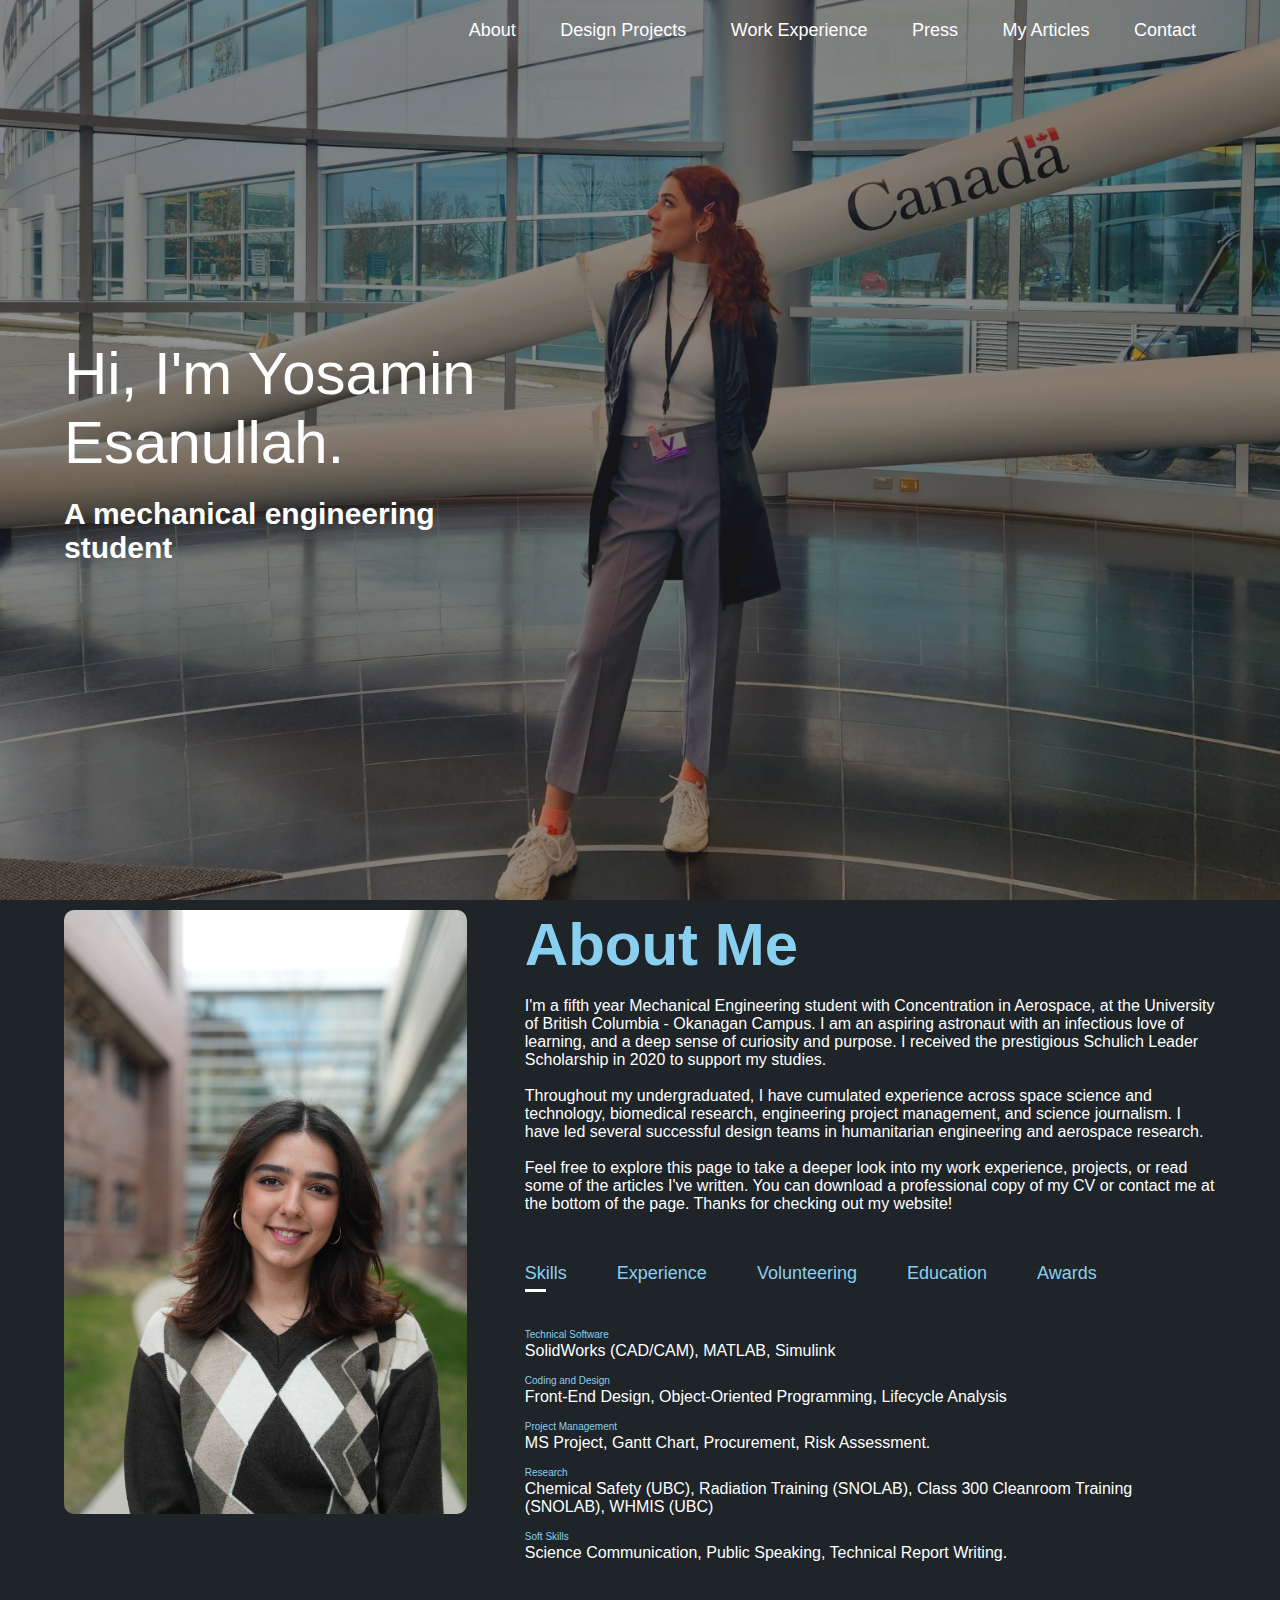
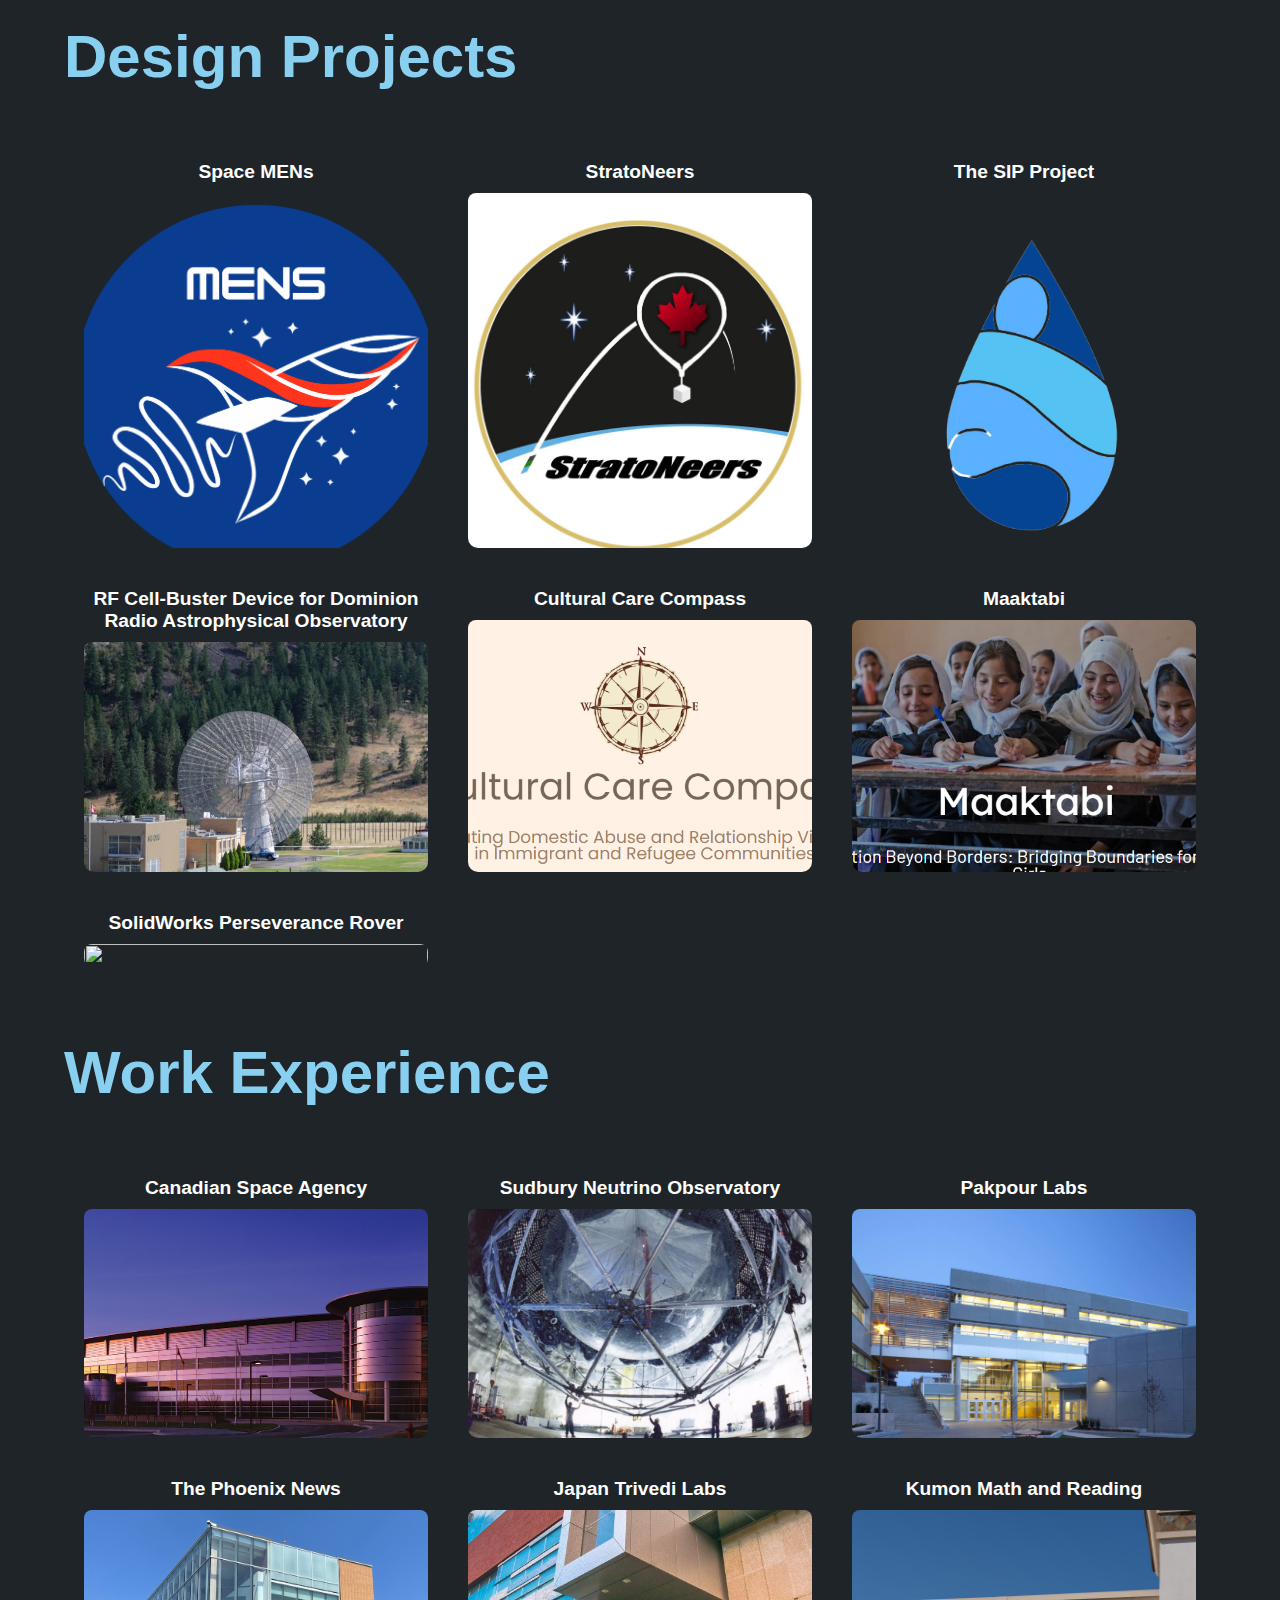
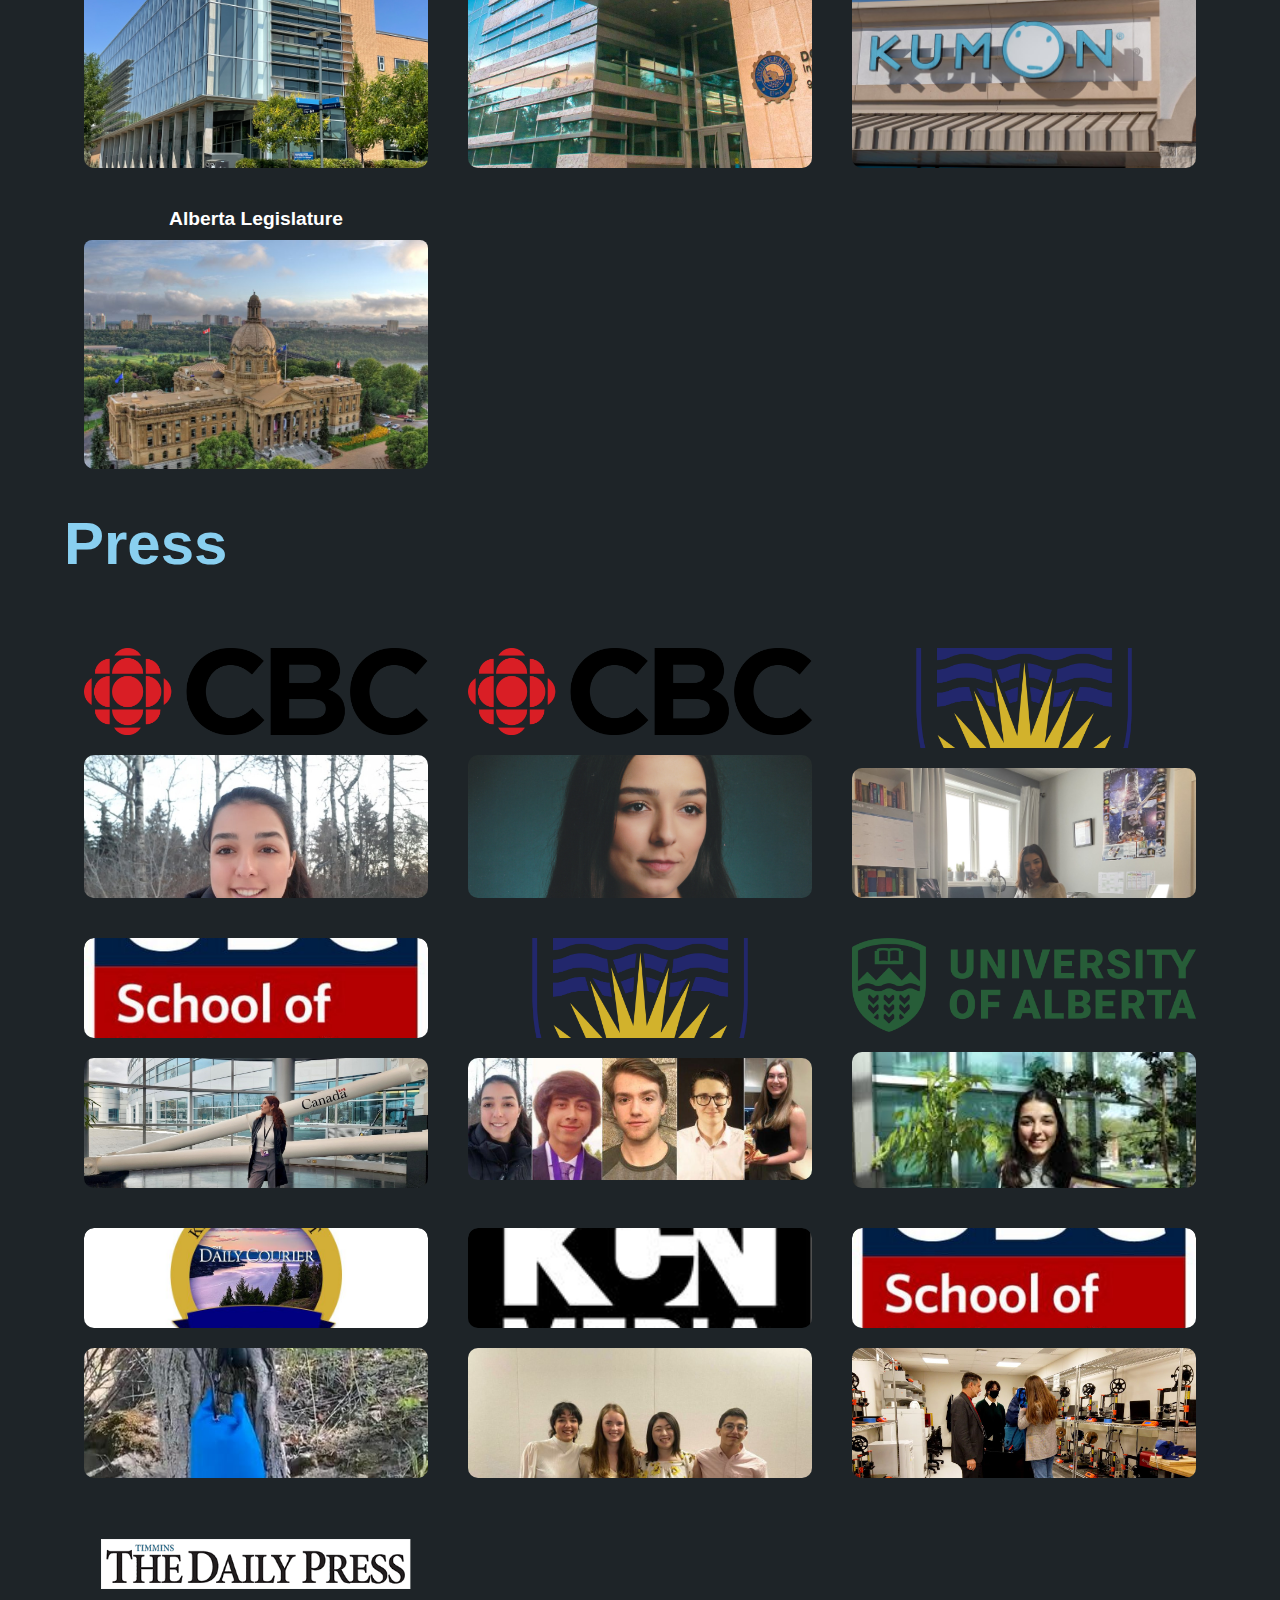
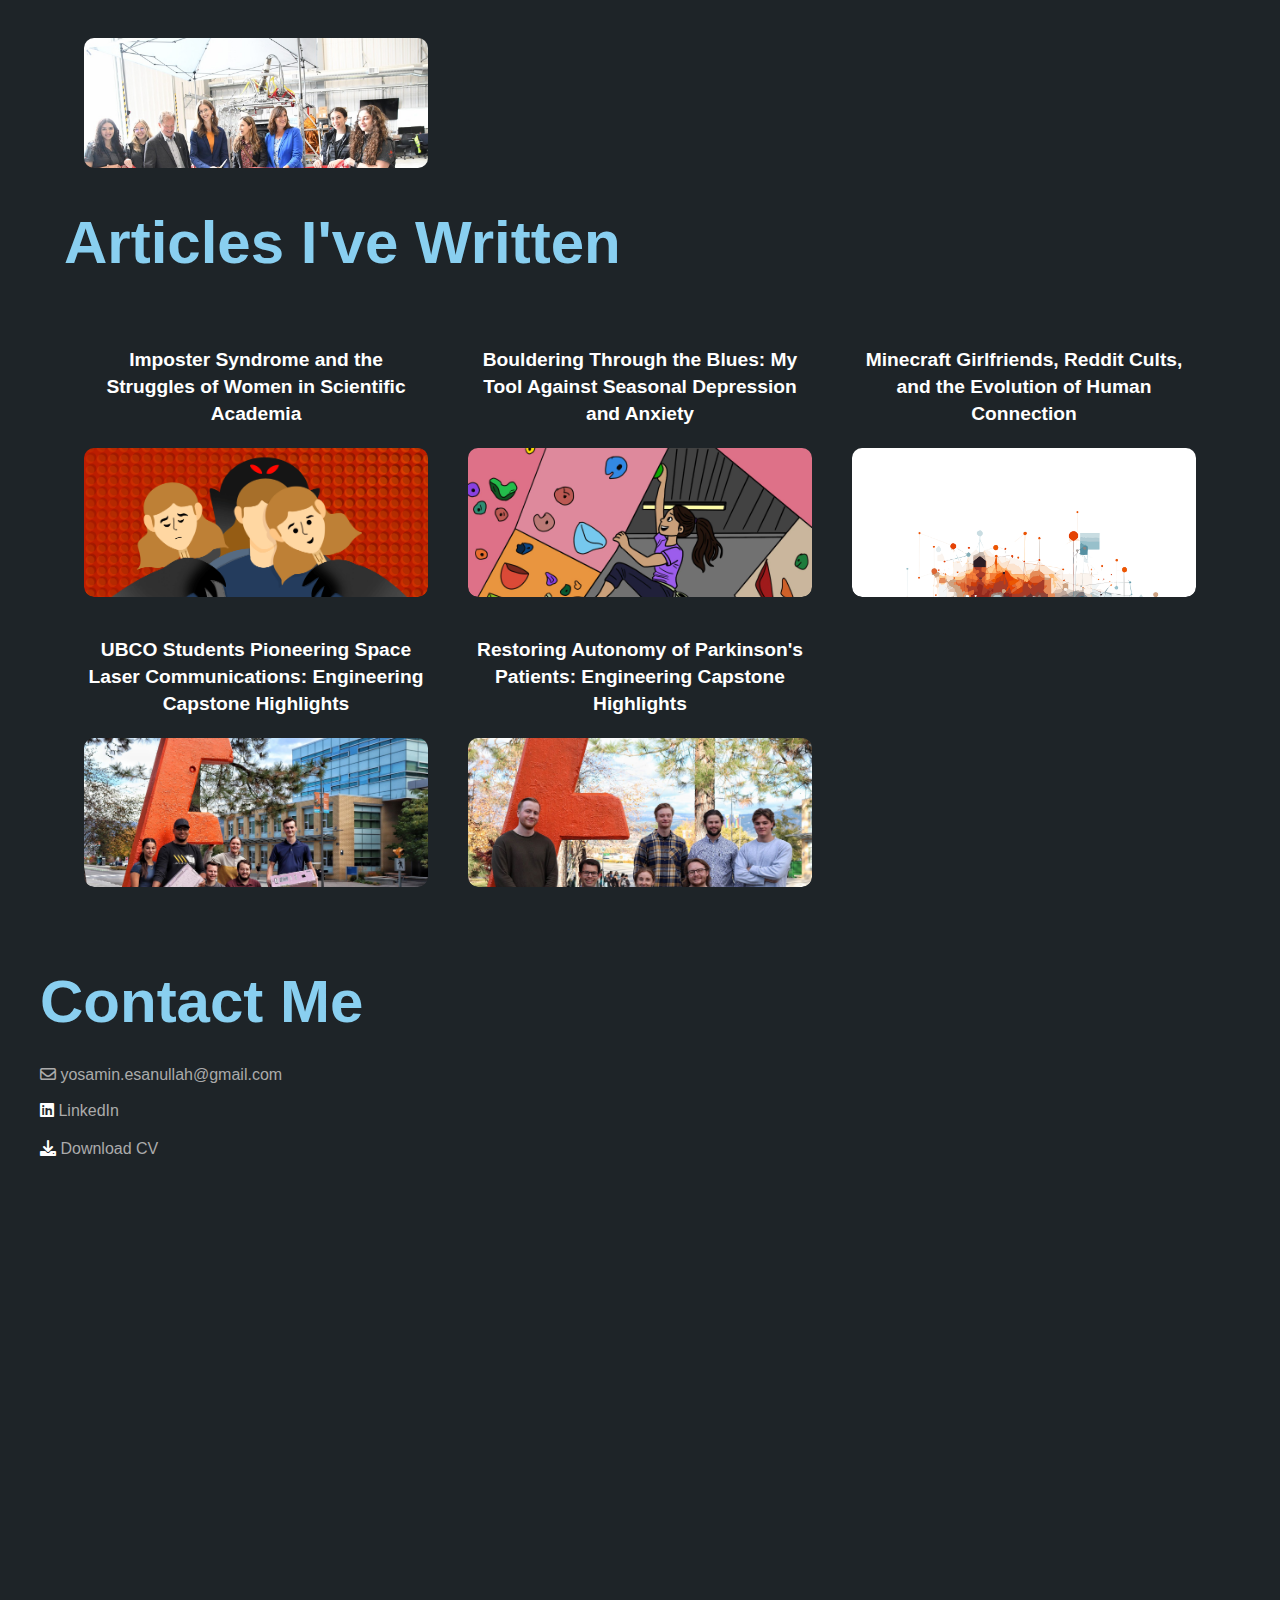
==== commit c945ba89: "updated space mens project page" ====
--- a/index.html
+++ b/index.html
@@ -46,14 +46,13 @@
             <div class="about-col-2">
                 <h1 class="sub-title">About Me <br></h1>
                 <p>
-                    <br>I'm a senior mechanical engineering student and Schulich Leader Scholar at the University of 
-                    British Columbia - Okanagan Campus. I have an infectious love of learning and an overwhelming sense of curiosity
-                    and purpose!  <br> <br>
-                    My ultimate value in life is the pursuit of education, and I believe my purpose is to contribute to human's scientific evolution. 
-                    Someday, I hope to accomplish this by contributing to a large scale space telescope, like the Hubble or James Webb -- or better yet, by becoming an astronaut!
-                    <br> <br> Throughout my undergraduate degree, I have culminated experience in space science and biomedial
-                    research, engineering project management, and science journalism. I've also led several successful design teams
-                    in humanitarian engineering and space science engineering. <br> <br>
+                    <br> I'm a fifth year Mechanical Engineering student with Concentration in Aerospace, at the University of British Columbia - Okanagan Campus. I am an aspiring astronaut 
+                    with an infectious love of learning, and a deep sense of curiosity and purpose. I received the prestigious Schulich Leader Scholarship in 2020 to support my studies.
+                   <br> <br>
+
+                   Throughout my undergraduated, I have cumulated experience across space science and technology, biomedical research, engineering project management, and science journalism. 
+                   I have led several successful design teams in humanitarian engineering and aerospace research. 
+                  <br> <br>
                     Feel free to explore this page to take a deeper look into my work experience, projects, or read some of the articles I've written. You can download 
                     a professional copy of my CV or contact me at the bottom of the page. 
                     Thanks for checking out my website!
@@ -82,7 +81,7 @@
             <div class="tab-contents" id="experience">
                 <ul>
                     <li><span>2022 - Current</span><br> Canadian Space Agency (CSA) Engineering Project Management (2 years) </li>
-                    <li><span> 2023 - Current </span><br>Phoenix News Science and Technology Writer <br> 
+                    <li><span> 2023 - 2024 </span><br>Phoenix News Science and Technology Writer <br> 
                     <li><span>2022</span><br> SNOLAB Student Researcher, Cryogenic Underground Testing Laboratory for Low-Range Dark Matter Particle Detection </li>
                     <li><span>2020-2022</span><br> Pakpour Labs, Biomedical Microbiome Laboratory for Airborne Microplastics Research </li>
                     <li><span>2019</span><br> Japan Trivedi Petroleum Engineering Laboratory for Surfactant Characterization Study
@@ -109,6 +108,7 @@
     </div>
     <div class="tab-contents" id="awards">
         <ul>
+            <li><span>2024</span><br> Jim Pattison Blue & Gold Bursary (CAD 4,000)  </li>
             <li><span>2024</span><br> First Place, AI For Social Good Hackathon  </li>
             <li><span>2024</span><br> First Place, Girls in Tech (GiT) Hack-Attack Competition </li>
             <li><span> 2021 </span><br> First Place, Western Canada AquaHacking Competition </li>
--- a/style.css
+++ b/style.css
@@ -855,8 +855,8 @@
     align-items: center;
     gap: 30px; 
     /* margin-top: 20px; */
-    height: 200px;
-
+    /* height: 200px; */
+    margin-top: 20px; 
 }
 
 .logo-item { 
@@ -870,6 +870,8 @@
 .logo-item img{ 
     max-width: 100%; 
     height: auto; 
+    object-fit: contain;
+    border-radius: 10px; 
     margin-bottom: 10px; 
 }
 
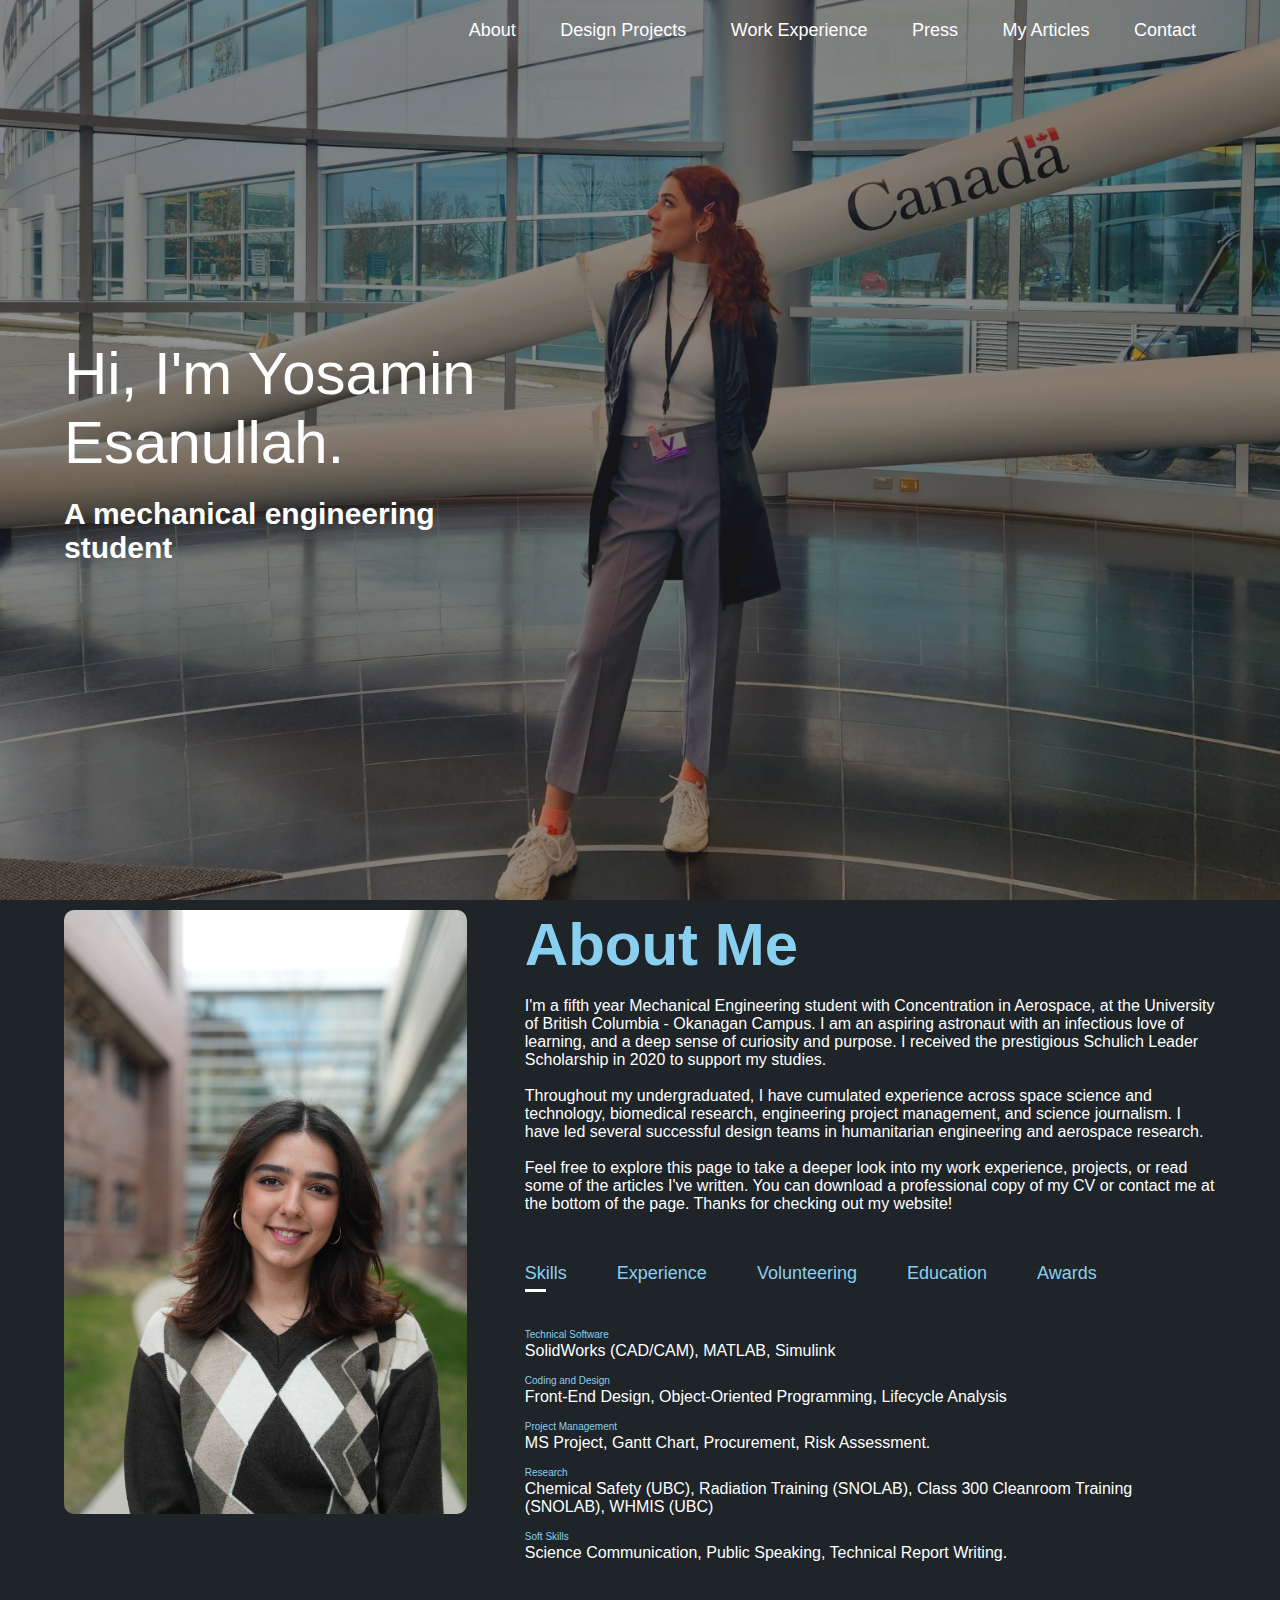
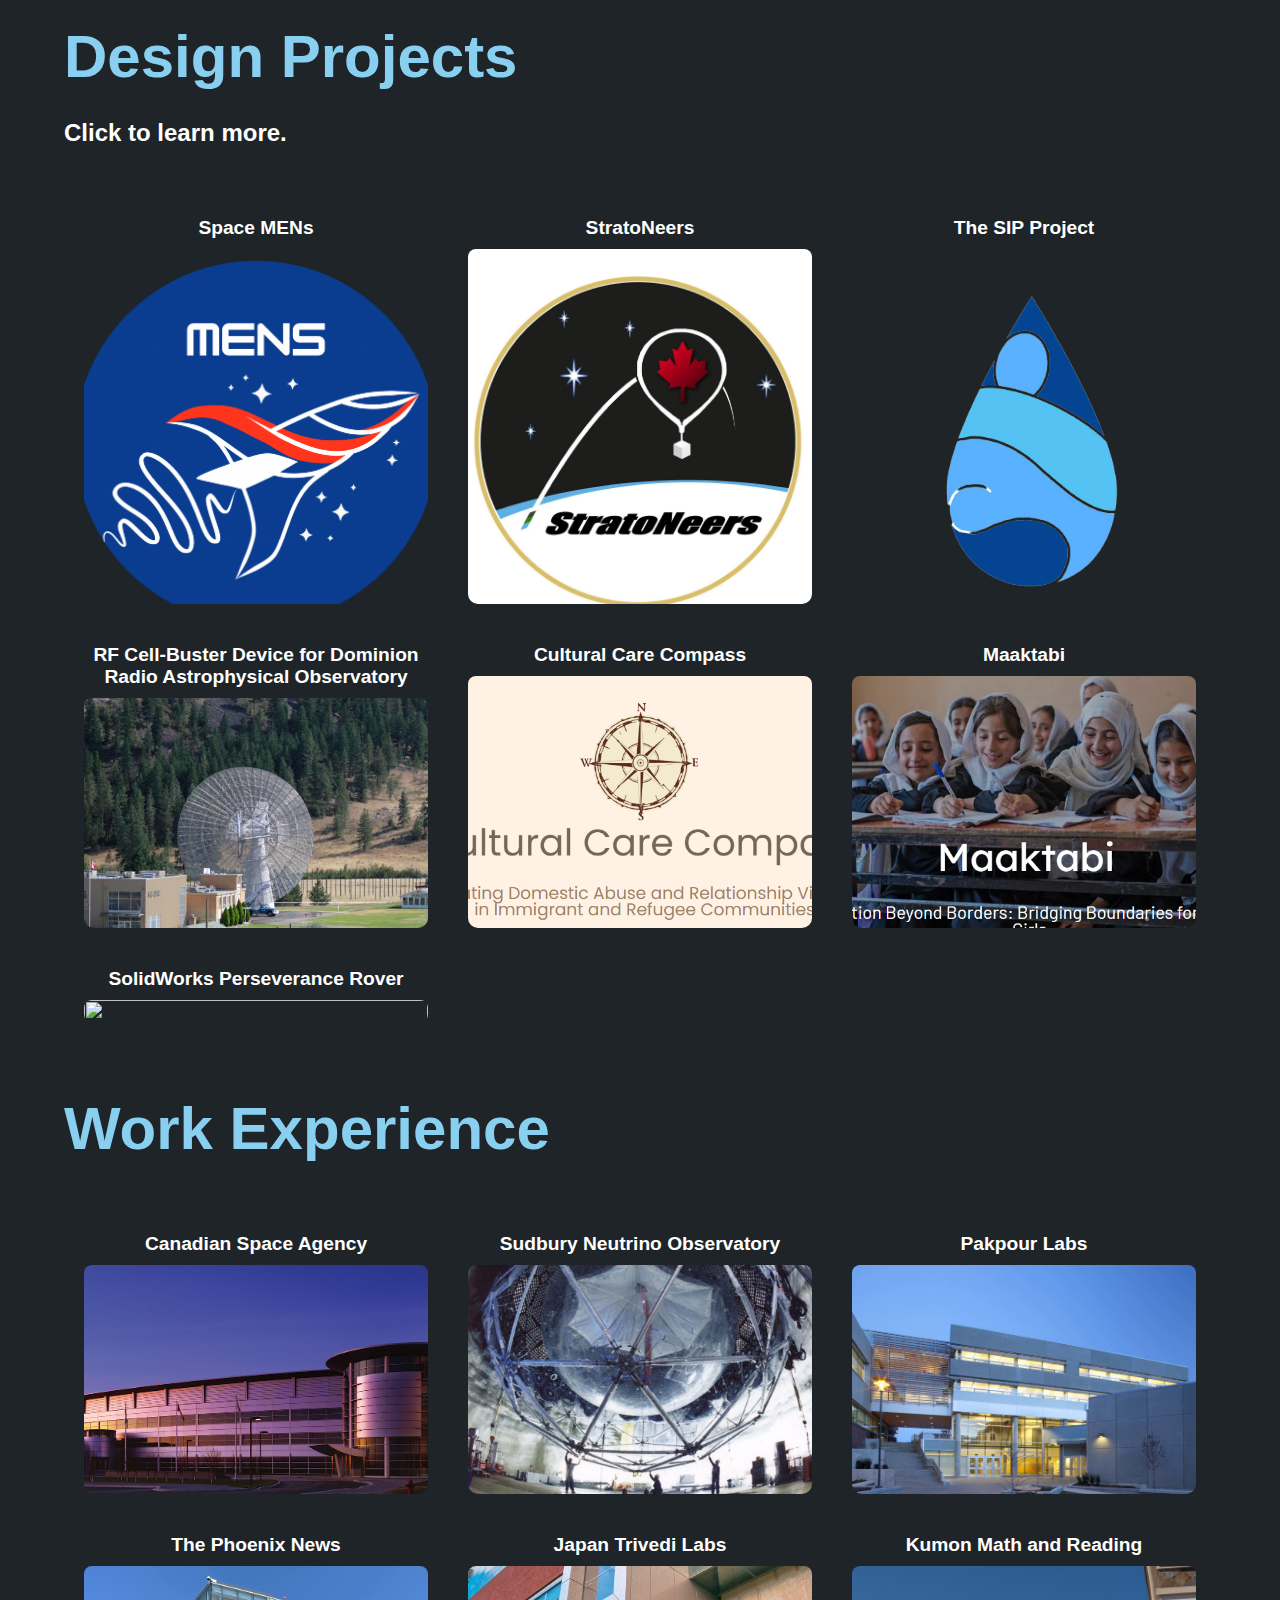
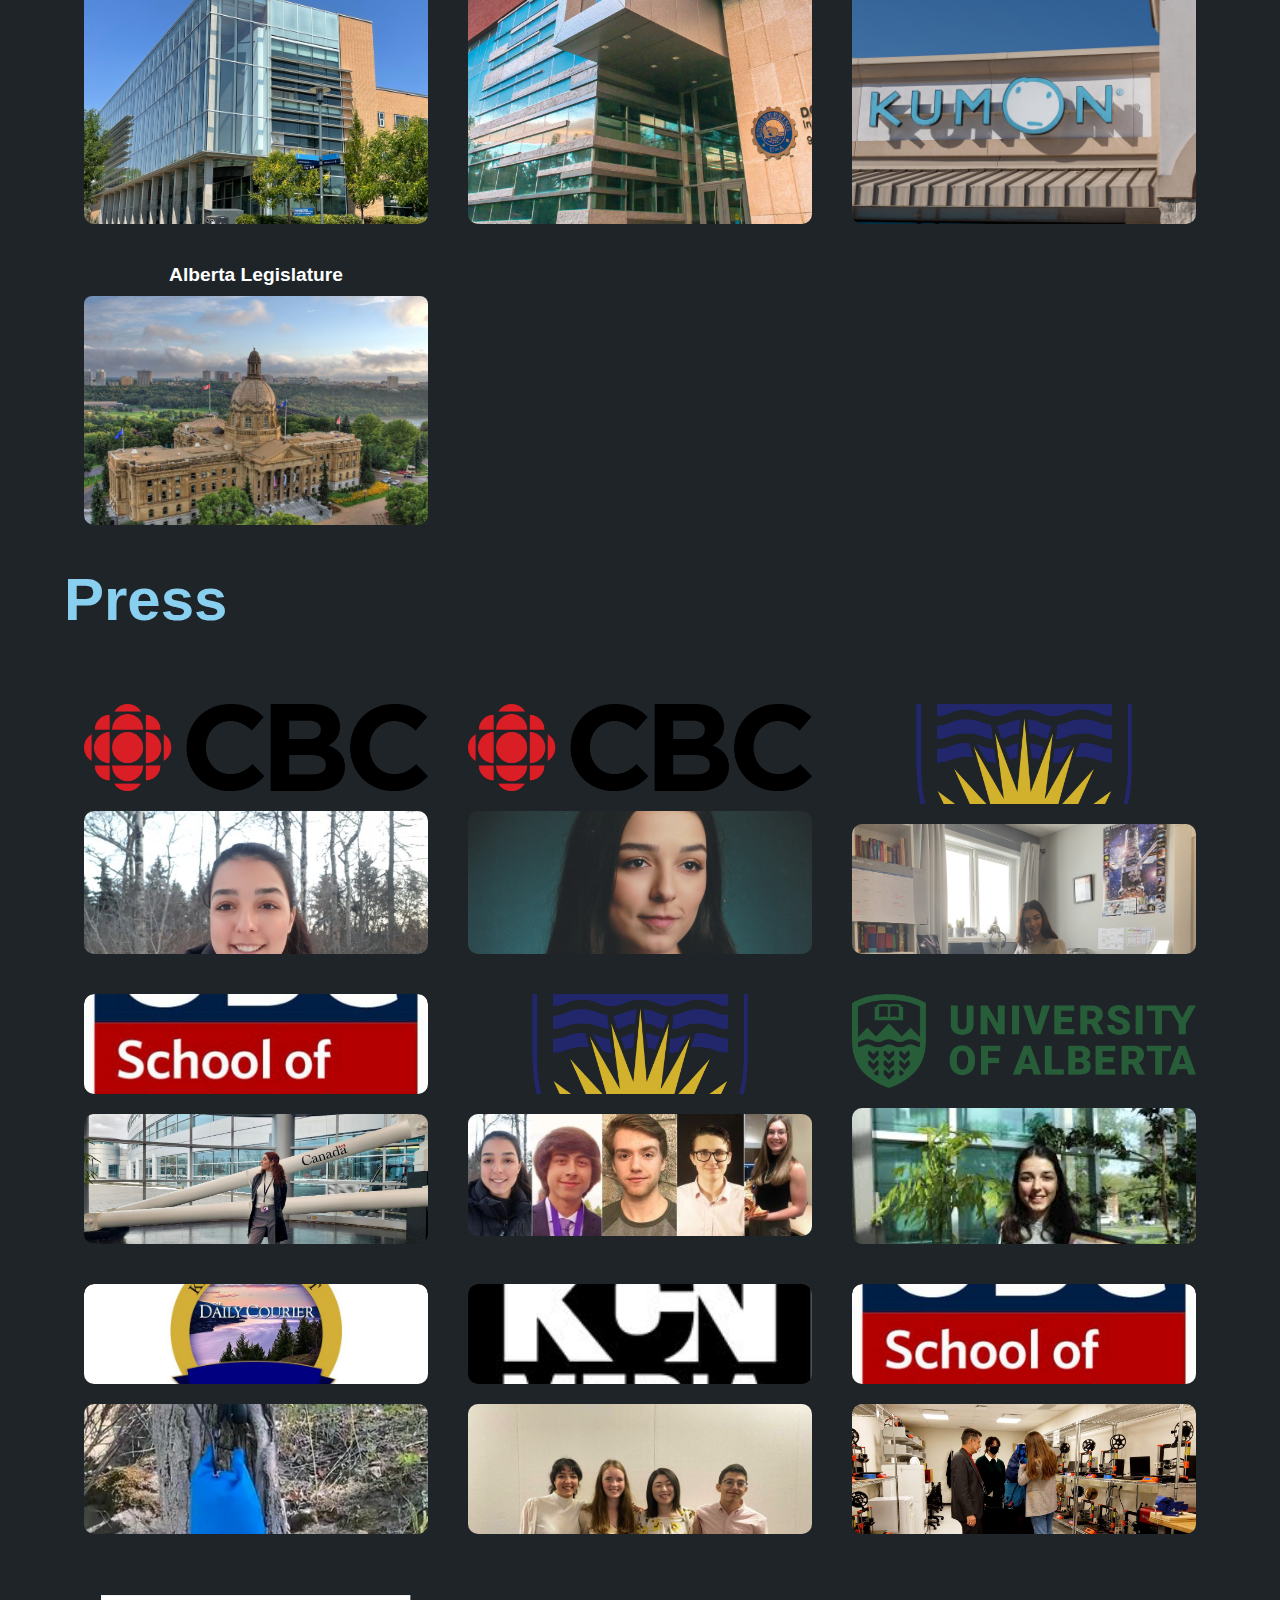
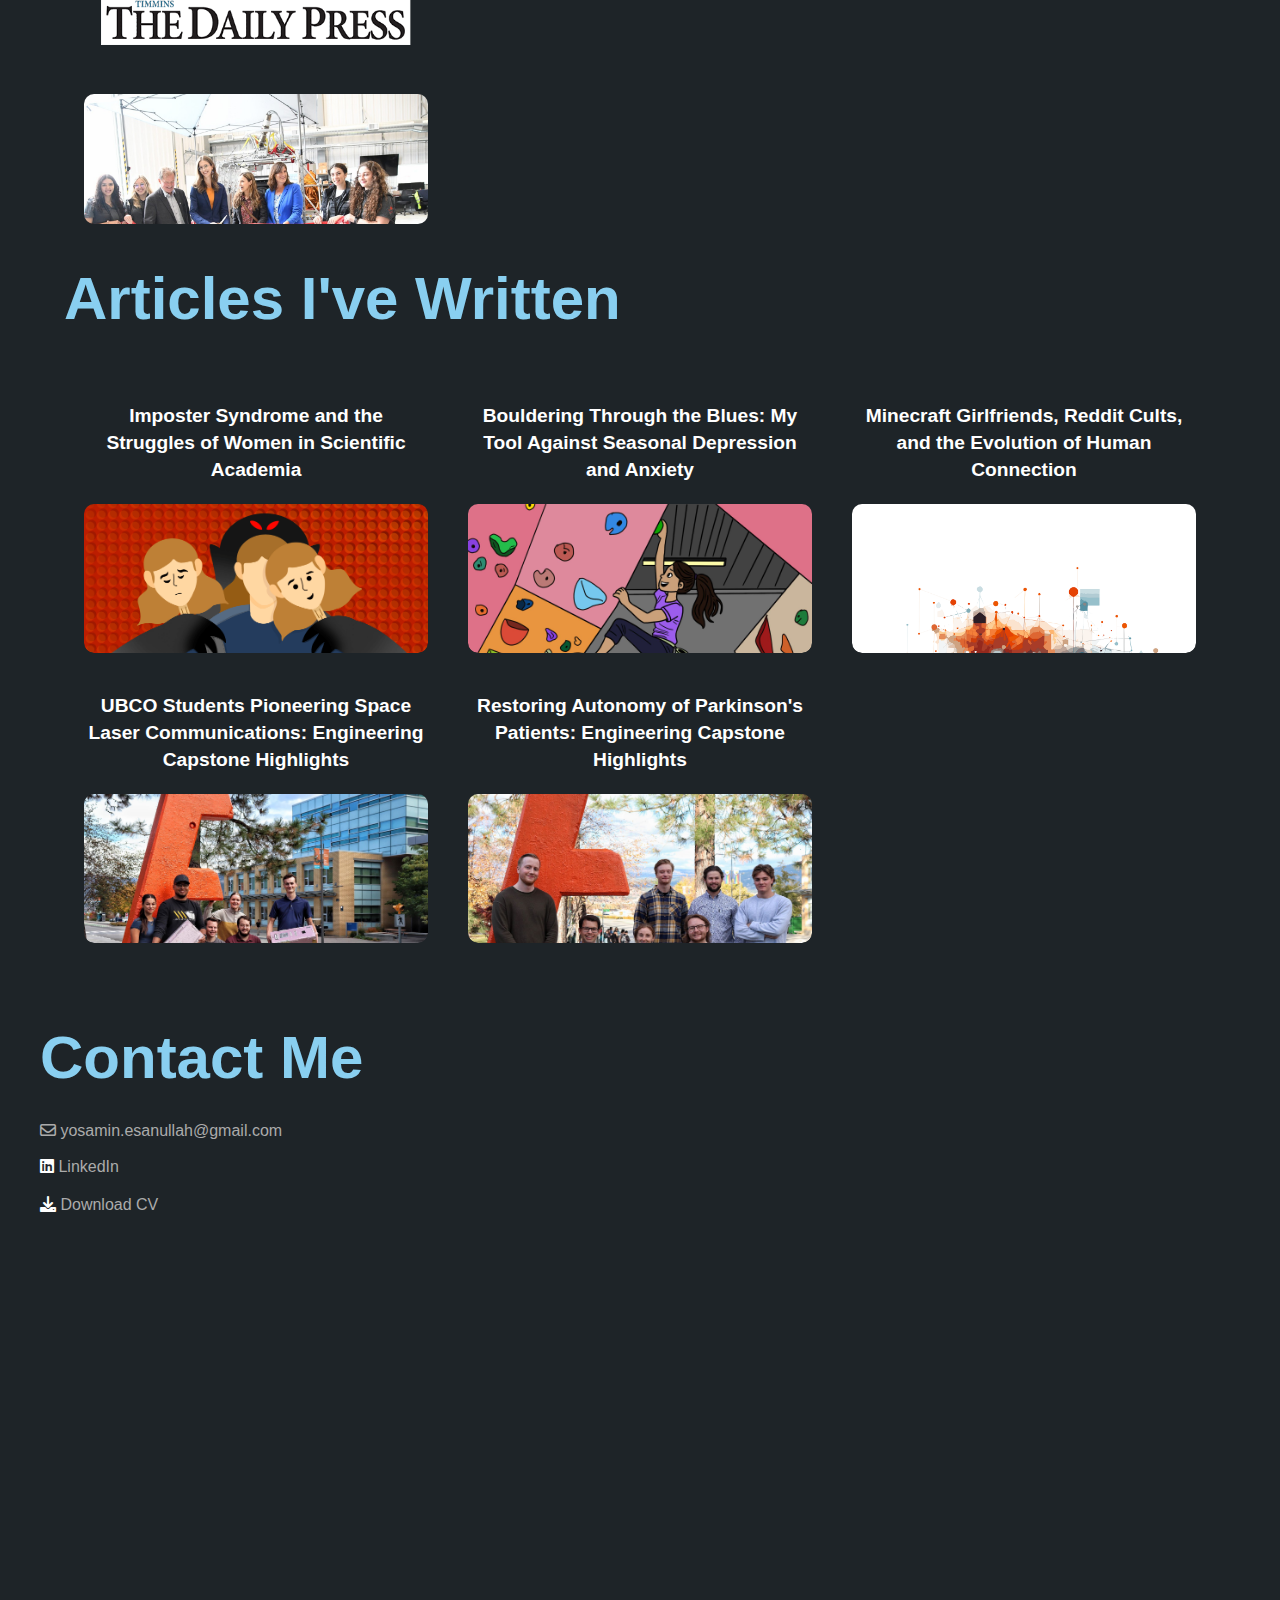
==== commit 485cf8ed: "maaktabi page" ====
--- a/index.html
+++ b/index.html
@@ -132,6 +132,7 @@
 <div id="services">
     <div class="container">
         <h1 class="sub-title">Design Projects</h1>
+        <h2> <br> Click to learn more. </h2>
         <div class="services-list">
 
         <div class="project-item">
